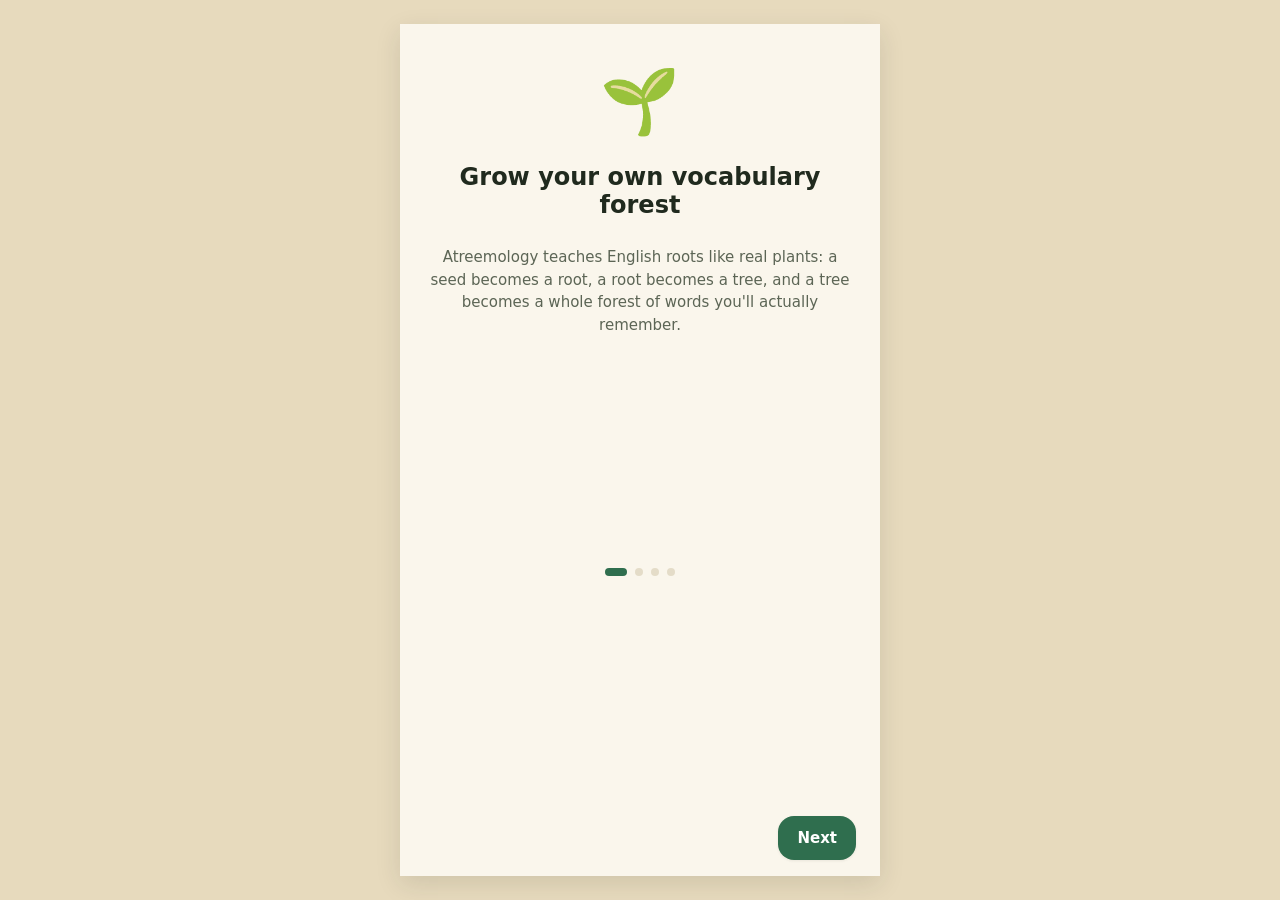
==== index.html @ 757fb9d1 "Add files via upload" ====
<!doctype html>
<html lang="en">
<head>
  <meta charset="UTF-8" />
  <meta name="viewport" content="width=device-width, initial-scale=1, viewport-fit=cover" />
  <meta name="theme-color" content="#1e4a34" />
  <title>Atreemology — grow your vocabulary forest</title>
  <meta name="description" content="Atreemology teaches English word roots by growing a personal vocabulary forest, one root family at a time." />

  <!-- App icons. icon.svg is the scalable source; the PNGs below cover
       browsers/OSes (notably Safari and Android home-screen shortcuts)
       that don't support SVG favicons. -->
  <link rel="icon" href="/icons/icon-512.png" sizes="any" />
  <link rel="icon" type="image/png" sizes="32x32" href="/icons/favicon-32.png" />
  <link rel="icon" type="image/png" sizes="16x16" href="/icons/favicon-16.png" />
  <link rel="apple-touch-icon" href="/icons/apple-touch-icon.png" />
  <link rel="manifest" href="/manifest.json" />

  <!-- "Add to Home Screen" on iOS reads these directly, independent of
       manifest.json (Safari's manifest support is partial). -->
  <meta name="apple-mobile-web-app-capable" content="yes" />
  <meta name="apple-mobile-web-app-status-bar-style" content="black-translucent" />
  <meta name="apple-mobile-web-app-title" content="Atreemology" />
  <meta name="mobile-web-app-capable" content="yes" />

  <!-- Link-preview cards (iMessage, WhatsApp, Instagram, Slack, etc.).
       og:url and og:image are absolute URLs pointing at the real deployed
       domain, atreemology.com — the bare apex domain is the canonical host
       (see README's "Publishing it" section for the GitHub Pages + DNS
       setup; www redirects to the apex there). -->
  <meta property="og:type" content="website" />
  <meta property="og:title" content="Atreemology — grow your vocabulary forest" />
  <meta property="og:description" content="Learn English word roots by growing a personal vocabulary forest, one root family at a time." />
  <meta property="og:url" content="https://atreemology.com/" />
  <meta property="og:image" content="https://atreemology.com/icons/icon-512.png" />
  <meta name="twitter:card" content="summary_large_image" />
  <meta name="twitter:title" content="Atreemology — grow your vocabulary forest" />
  <meta name="twitter:description" content="Learn English word roots by growing a personal vocabulary forest, one root family at a time." />
  <meta name="twitter:image" content="https://atreemology.com/icons/icon-512.png" />

  <link rel="stylesheet" href="/src/styles.css" />
</head>
<body>
  <div id="root"></div>
  <script type="module" src="/src/main.js"></script>
</body>
</html>
---- src/styles.css ----
/* Atreemology — design system & styles. Hand-written, zero dependencies. */

:root {
  --color-bg: #faf6ec;
  --color-surface: #ffffff;
  --color-surface-alt: #f2ecdc;
  --color-border: #e4dcc8;
  --color-text: #202a1e;
  --color-text-muted: #5c6555;
  --color-text-faint: #8b9382;

  --color-primary: #2f6e4e;
  --color-primary-dark: #1e4a34;
  --color-primary-light: #dcefe0;
  --color-accent: #e2972f;
  --color-accent-soft: #fbe7c3;
  --color-bark: #7c5b43;
  --color-soil: #e7dabd;
  --color-soil-dark: #cdb98f;
  --color-danger: #b5432f;
  --color-danger-soft: #f7ddd6;
  --color-accent-text: #8a5a12;
  --color-on-primary-dark: #ffffff;

  --bud-fill: #efe7d2;
  --bud-stroke: #c9bd9e;
  --leaf-new: #b9d9a8;
  --leaf-mid: #7fbf7a;
  --leaf-bright: #3f9a56;
  --leaf-stroke: #2c6b3c;
  --due-fill: #f6d17a;
  --due-stroke: #c98f2a;
  --flower-fill: #f2a7b0;
  --flower-stroke: #c96b7b;

  --radius-sm: 10px;
  --radius-md: 16px;
  --radius-lg: 24px;
  --shadow-sm: 0 1px 3px rgba(32, 42, 30, 0.08);
  --shadow-md: 0 8px 24px rgba(32, 42, 30, 0.12);
  --font-sans: 'Segoe UI', system-ui, -apple-system, 'Helvetica Neue', Arial, sans-serif;
  --transition-fast: 160ms ease;
  --transition-med: 280ms cubic-bezier(0.22, 1, 0.36, 1);
}

/* ---------- Dark theme ----------
   A "forest at night" palette: the same warm-woodland identity, shifted to
   deep bark and canopy tones. Structural tokens only — the small fixed
   status chips (health-content, health-misty, due-tag) stay their own
   light pastel + dark-text pair in both themes on purpose, the way a
   caution-yellow badge does in most apps. */
@media (prefers-color-scheme: dark) {
  :root:not([data-theme="light"]) {
    --color-bg: #171d14;
    --color-surface: #202821;
    --color-surface-alt: #283127;
    --color-border: #3a4434;
    --color-text: #eef1e7;
    --color-text-muted: #aab29e;
    --color-text-faint: #79826e;

    --color-primary: #3fa06a;
    --color-primary-dark: #7fe0ab;
    --color-primary-light: #1c3226;
    --color-accent: #e2972f;
    --color-accent-soft: #3a2c14;
    --color-accent-text: #f3b969;
    --color-on-primary-dark: #0d2417;
    --color-bark: #4a3527;
    --color-soil: #2a2118;
    --color-soil-dark: #1c150f;
    --color-danger: #e2685a;
    --color-danger-soft: #3a2220;

    --shadow-sm: 0 1px 3px rgba(0, 0, 0, 0.4);
    --shadow-md: 0 8px 24px rgba(0, 0, 0, 0.5);
  }
}
:root[data-theme="dark"] {
  --color-bg: #171d14;
  --color-surface: #202821;
  --color-surface-alt: #283127;
  --color-border: #3a4434;
  --color-text: #eef1e7;
  --color-text-muted: #aab29e;
  --color-text-faint: #79826e;

  --color-primary: #3fa06a;
  --color-primary-dark: #7fe0ab;
  --color-primary-light: #1c3226;
  --color-accent: #e2972f;
  --color-accent-soft: #3a2c14;
  --color-accent-text: #f3b969;
  --color-on-primary-dark: #0d2417;
  --color-bark: #4a3527;
  --color-soil: #2a2118;
  --color-soil-dark: #1c150f;
  --color-danger: #e2685a;
  --color-danger-soft: #3a2220;

  --shadow-sm: 0 1px 3px rgba(0, 0, 0, 0.4);
  --shadow-md: 0 8px 24px rgba(0, 0, 0, 0.5);
}

* { box-sizing: border-box; }
html, body { height: 100%; overflow: hidden; }
body {
  margin: 0;
  font-family: var(--font-sans);
  background: var(--color-soil);
  color: var(--color-text);
  -webkit-font-smoothing: antialiased;
}

/* The app shell is pinned to exactly one viewport height (never taller), so
   .app-main below is the ONLY thing that scrolls. Before this, #root and
   .app-shell used `min-height: 100vh`, which let them grow past one
   viewport on any page with enough content (the Seed Library, Home) — the
   whole document scrolled instead of .app-main internally, so the bottom
   nav (a flex sibling docked below .app-main) just sat at the physical
   bottom of that overgrown page, invisible until you scrolled all the way
   down. `height: 100dvh` (with a `100vh` fallback for older browsers) also
   avoids the related mobile-Safari issue where `100vh` measures past the
   collapsed address bar. */
#root {
  display: flex;
  justify-content: center;
  height: 100vh;
  height: 100dvh;
  background: var(--color-soil);
  overflow: hidden;
}

button, input { font-family: inherit; }

a { color: var(--color-primary-dark); }

.app-shell {
  width: 100%;
  max-width: 480px;
  height: 100%;
  background: var(--color-bg);
  display: flex;
  flex-direction: column;
  position: relative;
  box-shadow: var(--shadow-md);
  overflow: hidden;
}

.app-main {
  flex: 1;
  /* Flex items default to `min-height: auto`, which lets a block-level
     child grow to fit ALL of its content and ignore `overflow-y: auto`
     entirely — the other half of the bug above. `min-height: 0` is what
     actually lets this item stop at its allotted flex space and scroll
     its own content instead of stretching .app-shell past the viewport. */
  min-height: 0;
  overflow-y: auto;
  padding-bottom: 96px;
  -webkit-overflow-scrolling: touch;
}

.screen { padding: 20px 20px 8px; animation: fade-in var(--transition-med); }

@keyframes fade-in { from { opacity: 0; transform: translateY(6px); } to { opacity: 1; transform: none; } }

/* ---------- Bottom nav ---------- */
.bottom-nav {
  position: sticky;
  bottom: 0;
  left: 0;
  right: 0;
  display: flex;
  background: var(--color-surface);
  border-top: 1px solid var(--color-border);
  padding: 6px 4px calc(6px + env(safe-area-inset-bottom));
  z-index: 20;
}
.nav-tab {
  flex: 1;
  display: flex;
  flex-direction: column;
  align-items: center;
  gap: 2px;
  background: none;
  border: none;
  color: var(--color-text-faint);
  padding: 6px 2px;
  border-radius: var(--radius-sm);
  cursor: pointer;
  transition: color var(--transition-fast);
}
.nav-tab .icon { display: inline-flex; }
.nav-tab .icon svg { width: 100%; height: 100%; color: inherit; }
.nav-label { font-size: 11px; font-weight: 600; }
.nav-tab.active { color: var(--color-primary); }
.nav-tab:focus-visible { outline: 2px solid var(--color-primary); outline-offset: 2px; }

/* ---------- Buttons ---------- */
.btn {
  display: inline-flex;
  align-items: center;
  justify-content: center;
  gap: 8px;
  font-size: 15px;
  font-weight: 600;
  padding: 12px 18px;
  border-radius: var(--radius-md);
  border: 1px solid transparent;
  cursor: pointer;
  transition: transform var(--transition-fast), background var(--transition-fast), box-shadow var(--transition-fast);
}
.btn .icon svg { width: 100%; height: 100%; }
.btn:active { transform: scale(0.97); }
.btn:focus-visible { outline: 2px solid var(--color-primary-dark); outline-offset: 2px; }
.btn:disabled { cursor: default; opacity: 0.55; box-shadow: none; transform: none; background: var(--color-border); color: var(--color-text-faint); }
.btn-primary { background: var(--color-primary); color: #fff; box-shadow: var(--shadow-sm); }
.btn-primary:hover { background: var(--color-primary-dark); color: var(--color-on-primary-dark); }
.btn-secondary { background: var(--color-primary-light); color: var(--color-primary-dark); }
.btn-ghost { background: transparent; color: var(--color-text-muted); border-color: var(--color-border); }
.btn-danger { color: var(--color-danger); }
.btn-block { width: 100%; }
.btn-large { padding: 16px 18px; font-size: 16px; }
.btn-small { padding: 8px 12px; font-size: 13px; }
.icon-btn {
  background: var(--color-surface);
  border: 1px solid var(--color-border);
  border-radius: 999px;
  width: 38px; height: 38px;
  display: inline-flex; align-items: center; justify-content: center;
  cursor: pointer;
  color: var(--color-text);
}
.link-btn { background: none; border: none; color: var(--color-primary-dark); font-weight: 600; font-size: 13px; cursor: pointer; padding: 4px; }

.icon { display: inline-flex; align-items: center; justify-content: center; }
.icon svg { width: 100%; height: 100%; }

/* ---------- Header / home ---------- */
.home-header { display: flex; align-items: center; justify-content: space-between; margin-bottom: 4px; }
.home-eyebrow { display: none; }
.home-greeting { font-size: 22px; margin: 2px 0 0; }
.streak-display { display: flex; align-items: center; gap: 6px; background: var(--color-accent-soft); color: var(--color-accent-text); padding: 6px 12px; border-radius: 999px; font-weight: 700; }
.streak-display .icon { color: var(--color-accent); width: 20px; height: 20px; }
.streak-display--big { padding: 10px 18px; font-size: 18px; }
.streak-longest { font-size: 12px; font-weight: 500; color: var(--color-text-muted); margin-left: 6px; }

.screen-header { margin-bottom: 14px; position: relative; }
.screen-header h1 { margin: 0 0 2px; font-size: 24px; }
.screen-sub { margin: 0; color: var(--color-text-muted); font-size: 14px; }
.back-btn { position: absolute; left: 0; top: 0; }
.root-detail-screen .screen-header { padding-left: 46px; }

/* ---------- Sprig ---------- */
.sprig {
  display: flex;
  align-items: flex-start;
  gap: 10px;
  background: var(--color-primary-light);
  border-radius: var(--radius-md);
  padding: 12px 14px;
  margin: 12px 0;
}
.sprig-orb { font-size: 18px; animation: sprig-pulse 2.4s ease-in-out infinite; }
.sprig-text { margin: 0; font-size: 14px; color: var(--color-primary-dark); line-height: 1.4; }
@keyframes sprig-pulse { 0%, 100% { transform: scale(1); opacity: 0.85; } 50% { transform: scale(1.15); opacity: 1; } }

/* ---------- Stat tiles ---------- */
.forest-stats-row { display: grid; grid-template-columns: repeat(3, 1fr); gap: 10px; margin: 14px 0; }
.stat-tile { background: var(--color-surface); border-radius: var(--radius-md); padding: 12px 8px; display: flex; flex-direction: column; align-items: center; gap: 4px; box-shadow: var(--shadow-sm); }
.stat-tile .icon { color: var(--color-primary); }
.stat-tile strong { font-size: 18px; }
.stat-tile span:last-child { font-size: 11px; color: var(--color-text-muted); text-align: center; }

.home-section { margin: 22px 0; }
.section-heading-row { display: flex; align-items: center; justify-content: space-between; }
.home-section h2 { font-size: 16px; margin: 0 0 8px; display: flex; align-items: center; gap: 6px; }
.home-section h2 .icon { color: var(--color-accent); width: 18px; height: 18px; }

/* ---------- Review queue ---------- */
.review-queue { list-style: none; margin: 0; padding: 0; display: flex; flex-direction: column; gap: 8px; }
.review-row { display: flex; align-items: center; justify-content: space-between; background: var(--color-surface); border-radius: var(--radius-sm); padding: 10px 12px; box-shadow: var(--shadow-sm); }
.review-row-info { display: flex; flex-direction: column; }
.review-row-root { font-size: 12px; color: var(--color-text-muted); }
.review-row-more { text-align: center; font-size: 12px; color: var(--color-text-muted); padding: 4px; }
.review-queue-empty { display: flex; align-items: center; gap: 8px; color: var(--color-text-muted); background: var(--color-surface); padding: 12px; border-radius: var(--radius-sm); }
.review-queue-empty .icon { color: var(--color-primary); }

/* ---------- Journal ---------- */
.journal-list { list-style: none; margin: 0; padding: 0; display: flex; flex-direction: column; gap: 10px; }
.journal-entry { background: var(--color-surface); border-radius: var(--radius-sm); padding: 10px 12px; box-shadow: var(--shadow-sm); }
.journal-date { font-size: 11px; color: var(--color-text-faint); text-transform: uppercase; letter-spacing: 0.04em; }
.journal-text { margin: 2px 0 0; font-size: 14px; }
.empty-hint { color: var(--color-text-muted); font-size: 14px; }

/* ---------- Crash fallback ---------- */
/* Deliberately styled with only classes/vars that exist app-wide (no
   feature-specific styling), since this is the screen that has to render
   even when something else in the app is broken. */
.crash-screen {
  display: flex;
  flex-direction: column;
  align-items: center;
  justify-content: center;
  text-align: center;
  gap: 12px;
  min-height: 60vh;
  padding-top: 15vh;
}
.crash-icon { font-size: 48px; line-height: 1; }
.crash-screen h1 { margin: 0; font-size: 20px; }
.crash-screen p { margin: 0 0 8px; color: var(--color-text-muted); font-size: 14px; max-width: 320px; }
.crash-screen .btn { max-width: 280px; }

/* ---------- Seed Library ---------- */
.search-input, .text-input {
  width: 100%;
  padding: 12px 14px;
  border-radius: var(--radius-md);
  border: 1px solid var(--color-border);
  background: var(--color-surface);
  font-size: 15px;
  margin-bottom: 10px;
}
.search-input:focus, .text-input:focus { outline: 2px solid var(--color-primary); outline-offset: 1px; }
.category-chip-row { display: flex; gap: 8px; overflow-x: auto; padding-bottom: 8px; margin-bottom: 6px; }
.chip {
  flex-shrink: 0;
  border: 1px solid var(--color-border);
  background: var(--color-surface);
  color: var(--color-text-muted);
  padding: 6px 14px;
  border-radius: 999px;
  font-size: 13px;
  font-weight: 600;
  cursor: pointer;
}
.chip-active { background: var(--color-primary); color: #fff; border-color: var(--color-primary); }

.root-card-grid { display: flex; flex-direction: column; gap: 12px; }
.root-card-group-heading {
  display: flex;
  align-items: baseline;
  gap: 8px;
  font-size: 14px;
  font-weight: 700;
  text-transform: uppercase;
  letter-spacing: 0.04em;
  color: var(--color-text-muted);
  margin: 4px 0 -2px;
}
.root-card-group-heading:first-child { margin-top: 0; }
.root-card-group-subhead { font-size: 12px; font-weight: 500; text-transform: none; letter-spacing: normal; opacity: 0.75; }
.root-card {
  background: var(--color-surface);
  border-radius: var(--radius-lg);
  padding: 16px;
  box-shadow: var(--shadow-sm);
  display: flex;
  flex-direction: column;
  gap: 10px;
}
.root-card-top { display: flex; align-items: flex-start; gap: 10px; }
.root-card-emblem { font-size: 26px; }
.root-card-heading { flex: 1; }
.root-card-heading h3 { margin: 0; font-size: 17px; }
.root-card-meaning { margin: 2px 0 0; font-size: 13px; color: var(--color-text-muted); }
.difficulty { color: var(--color-accent); font-size: 11px; letter-spacing: 2px; margin-top: 4px; }
.root-card-category { font-size: 12px; color: var(--color-text-faint); text-transform: uppercase; letter-spacing: 0.05em; margin: 0; }
.root-card-hint { margin: 0; font-size: 13px; color: var(--color-text-muted); }
.root-card-bridges { margin: 0; font-size: 12px; color: var(--color-primary-dark); background: var(--color-primary-light); border-radius: var(--radius-sm); padding: 5px 8px; }
.root-card.root-locked { opacity: 0.72; background: var(--color-surface-alt); }
.root-card.root-locked .root-card-emblem { filter: grayscale(1); }

.coming-soon-section { margin-top: 22px; }
.coming-soon-toggle {
  width: 100%;
  display: flex;
  align-items: center;
  justify-content: space-between;
  background: var(--color-surface-alt);
  border: 1px dashed var(--color-border);
  border-radius: var(--radius-md);
  padding: 12px 14px;
  font-size: 13px;
  font-weight: 700;
  color: var(--color-text-muted);
  cursor: pointer;
}
.coming-soon-caret { font-size: 11px; }
.coming-soon-note { font-size: 12px; color: var(--color-text-faint); margin: 10px 2px; }
.coming-soon-grid { display: grid; grid-template-columns: repeat(2, 1fr); gap: 8px; }
.coming-soon-chip {
  background: var(--color-surface-alt);
  border-radius: var(--radius-sm);
  padding: 8px 10px;
  display: flex;
  flex-direction: column;
  gap: 2px;
}
.coming-soon-chip strong { font-size: 12px; }
.coming-soon-chip span { font-size: 11px; color: var(--color-text-faint); }
.progress-row { display: flex; justify-content: space-between; font-size: 12px; color: var(--color-text-muted); margin-bottom: 4px; }
.progress-bar { height: 8px; border-radius: 999px; background: var(--color-surface-alt); overflow: hidden; }
.progress-bar-fill { height: 100%; background: linear-gradient(90deg, var(--leaf-mid), var(--leaf-bright)); border-radius: 999px; transition: width var(--transition-med); }
.root-card-meta { display: flex; gap: 8px; margin-top: 6px; flex-wrap: wrap; }
.badge, .health-tag, .due-tag {
  font-size: 11px;
  font-weight: 700;
  padding: 3px 9px;
  border-radius: 999px;
  background: var(--color-surface-alt);
  color: var(--color-text-muted);
}
.health-thriving { background: var(--color-primary-light); color: var(--color-primary-dark); }
.health-content { background: #eaf2e2; color: #4a6b34; }
.health-thirsty { background: var(--color-accent-soft); color: var(--color-accent-text); }
.health-misty { background: #eee7f4; color: #6a4f8c; }
.due-tag { background: var(--due-fill); color: #6b4a12; }

/* ---------- Forest / grove ---------- */
.forest-grove { display: grid; grid-template-columns: repeat(3, 1fr); gap: 10px; margin-bottom: 18px; }
.grove-tree {
  position: relative;
  background: var(--color-surface);
  border: 1px solid var(--color-border);
  border-radius: var(--radius-md);
  padding: 12px 6px 10px;
  display: flex;
  flex-direction: column;
  align-items: center;
  gap: 6px;
  cursor: pointer;
}
.grove-tree-emoji { font-size: 22px; }
.grove-tree-name { font-size: 12px; font-weight: 700; }
.mini-progress { width: 80%; height: 5px; background: var(--color-surface-alt); border-radius: 999px; overflow: hidden; }
.mini-progress-fill { height: 100%; background: var(--leaf-bright); }
.grove-due-dot { position: absolute; top: 8px; right: 10px; width: 8px; height: 8px; border-radius: 999px; background: var(--due-stroke); }
.constellation-note { background: var(--color-primary-light); border-radius: var(--radius-md); padding: 14px; }
.constellation-list { margin: 0; padding-left: 18px; font-size: 13px; color: var(--color-primary-dark); }
.constellation-list li { margin-bottom: 4px; }

.forest-scene {
  position: relative;
  width: 100%;
  height: 280px;
  border-radius: var(--radius-lg);
  overflow: hidden;
  margin-bottom: 18px;
  background: linear-gradient(180deg, #cfe9f7 0%, #e7f3e0 55%, #dcefc9 100%);
  box-shadow: var(--shadow-sm);
}
.forest-sun {
  position: absolute;
  top: 18px;
  right: 24px;
  width: 46px;
  height: 46px;
  border-radius: 50%;
  background: radial-gradient(circle at 35% 35%, #fff6d8, var(--color-accent) 70%);
  box-shadow: 0 0 24px rgba(226, 151, 47, 0.45);
}
.forest-hill {
  position: absolute;
  left: -10%;
  width: 120%;
  height: 120px;
  border-radius: 50% 50% 0 0 / 100% 100% 0 0;
}
.forest-hill--back { bottom: -20px; height: 150px; background: #cfe3b8; opacity: 0.9; }
.forest-hill--front { bottom: -40px; height: 130px; background: #b9d99e; }
.forest-scene-trees { position: absolute; inset: 0; }
.forest-bridges { position: absolute; inset: 0; width: 100%; height: 100%; pointer-events: none; }
.forest-bridge-path { fill: none; stroke: var(--color-bark); stroke-width: 2.6; opacity: 0.75; stroke-dasharray: 3 4; stroke-linecap: round; vector-effect: non-scaling-stroke; }
.forest-bridge-labels { position: absolute; inset: 0; }
.forest-bridge-label {
  position: absolute;
  transform: translate(-50%, -50%);
  display: inline-flex;
  align-items: center;
  gap: 4px;
  background: var(--color-surface);
  border: 1px solid var(--color-primary-light);
  color: var(--color-primary-dark);
  border-radius: 999px;
  padding: 3px 8px;
  font-size: 11px;
  font-weight: 700;
  white-space: nowrap;
  cursor: pointer;
  box-shadow: var(--shadow-sm);
  transition: transform var(--transition-fast);
}
.forest-bridge-label:hover, .forest-bridge-label:focus-visible { transform: translate(-50%, -50%) scale(1.1); }
.forest-bridge-label--learned { background: var(--color-primary-light); }
.scene-tree {
  position: absolute;
  transform: translate(-50%, -50%);
  background: none;
  border: none;
  padding: 0;
  cursor: pointer;
  line-height: 1;
  transition: transform var(--transition-fast);
}
.scene-tree:hover, .scene-tree:focus-visible { transform: translate(-50%, -50%) scale(1.15); }
.scene-tree-emoji { display: block; font-size: 30px; filter: drop-shadow(0 2px 3px rgba(32, 42, 30, 0.25)); }
.scene-tree-due {
  position: absolute;
  top: -2px;
  right: -4px;
  width: 10px;
  height: 10px;
  border-radius: 999px;
  background: var(--due-stroke);
  border: 2px solid #fff;
}

/* ---------- Empty state ---------- */
.empty-state { display: flex; flex-direction: column; align-items: center; text-align: center; gap: 12px; padding: 32px 12px; color: var(--color-text-muted); }
.empty-state-art { font-size: 40px; }

/* ---------- Root detail / tree ---------- */
.origin-note { font-size: 13px; color: var(--color-text-muted); background: var(--color-surface-alt); padding: 10px 12px; border-radius: var(--radius-sm); }
.root-detail-badges { display: flex; gap: 8px; flex-wrap: wrap; margin: 8px 0; }
.stage-copy { font-size: 13px; color: var(--color-text-muted); margin: 0 0 6px; }
.tree-canvas { display: flex; justify-content: center; margin: 4px -6px 6px; }
.root-tree { width: 100%; max-width: 340px; height: auto; }
.tree-soil { fill: var(--color-soil); }
.tree-groundline { stroke: var(--color-soil-dark); stroke-width: 1.5; stroke-dasharray: 3 4; }
.tree-trunk { fill: var(--color-bark); }
.tree-taproot { stroke: var(--color-bark); stroke-width: 3; opacity: 0.7; stroke-linecap: round; }
.tree-root-point { fill: var(--color-bark); opacity: 0.9; }
.tree-root-label {
  font-size: 17px;
  font-weight: 700;
  letter-spacing: 0.04em;
  fill: #f6ecd9;
  paint-order: stroke;
  stroke: rgba(0, 0, 0, 0.45);
  stroke-width: 3px;
  stroke-linejoin: round;
  pointer-events: none;
  user-select: none;
}
.tree-branch { stroke: var(--color-bark); stroke-width: 2.4; opacity: 0.85; }
.tree-branch--connector { stroke: #8a6a4f; stroke-width: 2; }
.tree-node { cursor: pointer; }
.tree-node:focus-visible .tree-node-dot { stroke: var(--color-primary-dark); stroke-width: 3; }
.tree-node-pulse { fill: var(--due-fill); opacity: 0.35; animation: node-pulse 1.8s ease-in-out infinite; }
@keyframes node-pulse { 0%, 100% { r: 14; opacity: 0.35; } 50% { r: 18; opacity: 0.12; } }
.tree-node-petal { fill: var(--flower-fill); opacity: 0.9; }
.root-detail-actions { display: flex; flex-direction: column; gap: 10px; margin-top: 10px; }

/* ---------- Sheets (modals) ---------- */
.sheet-overlay {
  position: fixed;
  inset: 0;
  background: rgba(20, 26, 18, 0);
  display: flex;
  align-items: flex-end;
  justify-content: center;
  z-index: 50;
  transition: background var(--transition-med);
}
.sheet-overlay.open { background: rgba(20, 26, 18, 0.45); }
.sheet {
  width: 100%;
  max-width: 480px;
  background: var(--color-surface);
  border-radius: 24px 24px 0 0;
  padding: 10px 20px calc(24px + env(safe-area-inset-bottom));
  transform: translateY(100%);
  transition: transform var(--transition-med);
  max-height: 86vh;
  overflow-y: auto;
}
.sheet-overlay.open .sheet { transform: translateY(0); }
.sheet-grabber { width: 40px; height: 4px; background: var(--color-border); border-radius: 999px; margin: 0 auto 10px; }
.sheet-header { display: flex; align-items: center; justify-content: space-between; margin-bottom: 4px; }
.sheet-level-tag { font-size: 11px; font-weight: 700; text-transform: uppercase; letter-spacing: 0.05em; color: var(--color-primary); background: var(--color-primary-light); padding: 3px 10px; border-radius: 999px; }
.sheet-word { margin: 4px 0 0; font-size: 26px; text-transform: capitalize; }
.sheet-pos { margin: 0 0 8px; font-style: italic; color: var(--color-text-muted); font-size: 13px; }
.sheet-definition { font-size: 15px; margin: 0 0 10px; }
.sheet-example { margin: 0 0 12px; padding-left: 12px; border-left: 3px solid var(--color-accent-soft); color: var(--color-text-muted); font-style: italic; }
.sheet-relation { background: var(--color-surface-alt); border-radius: var(--radius-sm); padding: 10px 12px; margin-bottom: 12px; }
.sheet-relation-label { display: block; font-size: 11px; font-weight: 700; text-transform: uppercase; color: var(--color-bark); margin-bottom: 4px; letter-spacing: 0.03em; }
.sheet-relation p { margin: 0; font-size: 14px; }
.sheet-shared { font-size: 13px; color: var(--color-primary-dark); background: var(--color-primary-light); padding: 8px 12px; border-radius: var(--radius-sm); margin-bottom: 12px; }
.sheet-mastered { display: flex; align-items: center; gap: 8px; color: var(--color-primary-dark); font-size: 14px; padding: 8px 0; }
.sheet-review-prompt { font-size: 14px; margin: 4px 0 10px; }
.reward-icon-big { font-size: 56px; text-align: center; }
.reward-earned-from { text-align: center; color: var(--color-text-muted); font-size: 13px; margin-top: 0; }

.rating-row { display: grid; grid-template-columns: repeat(4, 1fr); gap: 6px; margin-bottom: 8px; }
.rating-btn {
  display: flex;
  flex-direction: column;
  align-items: center;
  gap: 2px;
  padding: 10px 4px;
  border-radius: var(--radius-sm);
  border: 1px solid var(--color-border);
  background: var(--color-surface);
  cursor: pointer;
  font-size: 12px;
}
.rating-label { font-weight: 700; }
.rating-sub { font-size: 10px; color: var(--color-text-muted); }
.rating-again { border-color: #e3b9ac; }
.rating-hard { border-color: #e6cf9c; }
.rating-good { border-color: #a9d3ac; }
.rating-easy { border-color: #8fc7c9; }
.rating-btn.suggested { box-shadow: 0 0 0 2px var(--color-primary-light) inset; }
.rating-btn:hover { transform: translateY(-1px); }

/* ---------- Quiz ---------- */
.quiz-header { display: flex; align-items: center; gap: 10px; padding-left: 0; }
.quiz-progress-bar { flex: 1; height: 6px; background: var(--color-surface-alt); border-radius: 999px; overflow: hidden; }
.quiz-progress-fill { height: 100%; width: 0; background: var(--color-primary); transition: width var(--transition-med); }
.quiz-card { margin-top: 10px; }
.quiz-type-tag { font-size: 11px; font-weight: 700; text-transform: uppercase; color: var(--color-accent); letter-spacing: 0.05em; }
.quiz-prompt { font-size: 19px; margin: 6px 0 16px; line-height: 1.35; }
.quiz-choices { display: flex; flex-direction: column; gap: 10px; }
.quiz-choice {
  text-align: left;
  padding: 14px 16px;
  border-radius: var(--radius-md);
  border: 1.5px solid var(--color-border);
  background: var(--color-surface);
  font-size: 15px;
  cursor: pointer;
  transition: border-color var(--transition-fast), background var(--transition-fast);
}
.quiz-choice:hover:not(:disabled) { border-color: var(--color-primary); }
.quiz-choice:disabled { cursor: default; }
.quiz-choice.correct { border-color: var(--color-primary); background: var(--color-primary-light); }
.quiz-choice.incorrect { border-color: var(--color-danger); background: var(--color-danger-soft); }
.quiz-feedback { margin-top: 16px; }
.feedback-panel { background: var(--color-surface-alt); border-radius: var(--radius-md); padding: 14px; animation: fade-in var(--transition-med); }
.feedback-headline-row { display: flex; align-items: center; gap: 8px; font-weight: 700; margin-bottom: 6px; }
.feedback-panel.correct .feedback-headline-row { color: var(--color-primary-dark); }
.feedback-panel.incorrect .feedback-headline-row { color: var(--color-danger); }
.feedback-explain { font-size: 14px; margin: 0 0 10px; }
.feedback-ask { font-size: 13px; color: var(--color-text-muted); margin: 0 0 8px; }
.quiz-summary { text-align: center; padding: 24px 8px; }
.quiz-summary-art { font-size: 44px; margin-bottom: 8px; }

/* ---------- Rewards ---------- */
.streak-milestones { margin-bottom: 18px; }
.reward-grid { display: grid; grid-template-columns: repeat(2, 1fr); gap: 12px; }
.reward-tile {
  background: var(--color-surface);
  border-radius: var(--radius-md);
  padding: 16px 10px;
  text-align: center;
  display: flex;
  flex-direction: column;
  align-items: center;
  gap: 6px;
  cursor: pointer;
  border: 1px solid var(--color-border);
}
.reward-tile.locked { opacity: 0.7; }
.reward-tile.earned { background: var(--color-accent-soft); border-color: var(--color-accent); }
.reward-tile-icon { font-size: 28px; }
.reward-tile-title { font-size: 13px; font-weight: 700; }
.reward-tile-hint { font-size: 11px; color: var(--color-text-muted); }

.tree-rewards-heading { margin-top: 4px; }
.badge-grid { display: grid; grid-template-columns: repeat(3, 1fr); gap: 10px; margin-bottom: 20px; }
.milestone-badge {
  background: var(--color-surface);
  border: 1px solid var(--color-border);
  border-radius: var(--radius-md);
  padding: 12px 6px;
  text-align: center;
  display: flex;
  flex-direction: column;
  align-items: center;
  gap: 4px;
  opacity: 0.6;
}
.milestone-badge.earned { opacity: 1; background: var(--color-accent-soft); border-color: var(--color-accent); }
.milestone-badge-icon { font-size: 22px; }
.milestone-badge-label { font-size: 10px; font-weight: 700; color: var(--color-text-muted); line-height: 1.25; }
.milestone-badge.earned .milestone-badge-label { color: var(--color-accent-text); }

/* ---------- Onboarding ---------- */
.onboarding-screen { padding: 40px 24px 24px; display: flex; flex-direction: column; min-height: calc(100vh - 40px); }
.onboarding-art { font-size: 64px; text-align: center; margin-bottom: 24px; }
.onboarding-title { font-size: 24px; text-align: center; margin: 0 0 12px; }
.onboarding-body { font-size: 15px; color: var(--color-text-muted); text-align: center; line-height: 1.5; }
.onboarding-dots { display: flex; justify-content: center; gap: 8px; margin: auto 0 24px; }
.dot { width: 8px; height: 8px; border-radius: 999px; background: var(--color-border); }
.dot-active { background: var(--color-primary); width: 22px; }
.onboarding-actions { display: flex; justify-content: space-between; align-items: center; margin-top: auto; }
.onboarding-seed-grid { display: grid; grid-template-columns: repeat(2, 1fr); gap: 10px; margin: 20px 0; }
.onboarding-seed-option {
  display: flex;
  flex-direction: column;
  align-items: center;
  gap: 4px;
  padding: 14px 8px;
  border-radius: var(--radius-md);
  border: 2px solid var(--color-border);
  background: var(--color-surface);
  cursor: pointer;
}
.onboarding-seed-option.selected { border-color: var(--color-primary); background: var(--color-primary-light); }
.onboarding-seed-emoji { font-size: 22px; }
.onboarding-seed-root { font-weight: 700; font-size: 13px; }
.onboarding-seed-meaning { font-size: 11px; color: var(--color-text-muted); }
.onboarding-name-label { display: block; font-size: 13px; color: var(--color-text-muted); margin-bottom: 6px; }
.onboarding-name-input { width: 100%; padding: 12px 14px; border-radius: var(--radius-md); border: 1px solid var(--color-border); font-size: 15px; margin-bottom: 16px; }

/* ---------- Profile ---------- */
.profile-card { background: var(--color-surface); border-radius: var(--radius-lg); padding: 16px; margin-bottom: 18px; display: flex; flex-direction: column; gap: 14px; box-shadow: var(--shadow-sm); }
.field-label { display: block; font-size: 13px; font-weight: 600; color: var(--color-text-muted); }
.field-label input { display: block; margin-top: 6px; }
.toggle-row { display: flex; align-items: center; justify-content: space-between; font-size: 14px; font-weight: 600; }
.toggle-hint { display: block; font-size: 12px; font-weight: 400; color: var(--color-text-muted); }
.profile-stats-grid { display: grid; grid-template-columns: repeat(3, 1fr); gap: 10px; margin-bottom: 20px; }
.stat-block { background: var(--color-surface); border-radius: var(--radius-md); padding: 12px 6px; text-align: center; box-shadow: var(--shadow-sm); }
.stat-block strong { display: block; font-size: 18px; }
.stat-block span { font-size: 11px; color: var(--color-text-muted); }
.danger-zone { margin: 24px 0 12px; text-align: center; display: flex; flex-direction: column; gap: 10px; }
.field-hint { margin: 0; font-size: 12px; color: var(--color-text-muted); }

.roadmap-list { display: flex; flex-direction: column; gap: 10px; }
.roadmap-tier {
  background: var(--color-surface);
  border: 1px solid var(--color-border);
  border-radius: var(--radius-md);
  padding: 12px 14px;
}
.roadmap-tier--done { background: var(--color-primary-light); border-color: var(--color-primary); }
.roadmap-tier-head { display: flex; justify-content: space-between; align-items: baseline; font-size: 14px; margin-bottom: 4px; }
.roadmap-tier-head span { font-size: 12px; color: var(--color-text-muted); font-weight: 600; }
.roadmap-tier p { margin: 0; font-size: 12px; color: var(--color-text-muted); }

/* ---------- Accessibility & motion ---------- */
:focus-visible { outline: 2px solid var(--color-primary-dark); outline-offset: 2px; }

@media (prefers-reduced-motion: reduce) {
  *, *::before, *::after {
    animation-duration: 0.001ms !important;
    animation-iteration-count: 1 !important;
    transition-duration: 0.001ms !important;
  }
}

@media (min-width: 481px) {
  body { background: var(--color-bark); }
  #root { padding: 24px 0; }
}
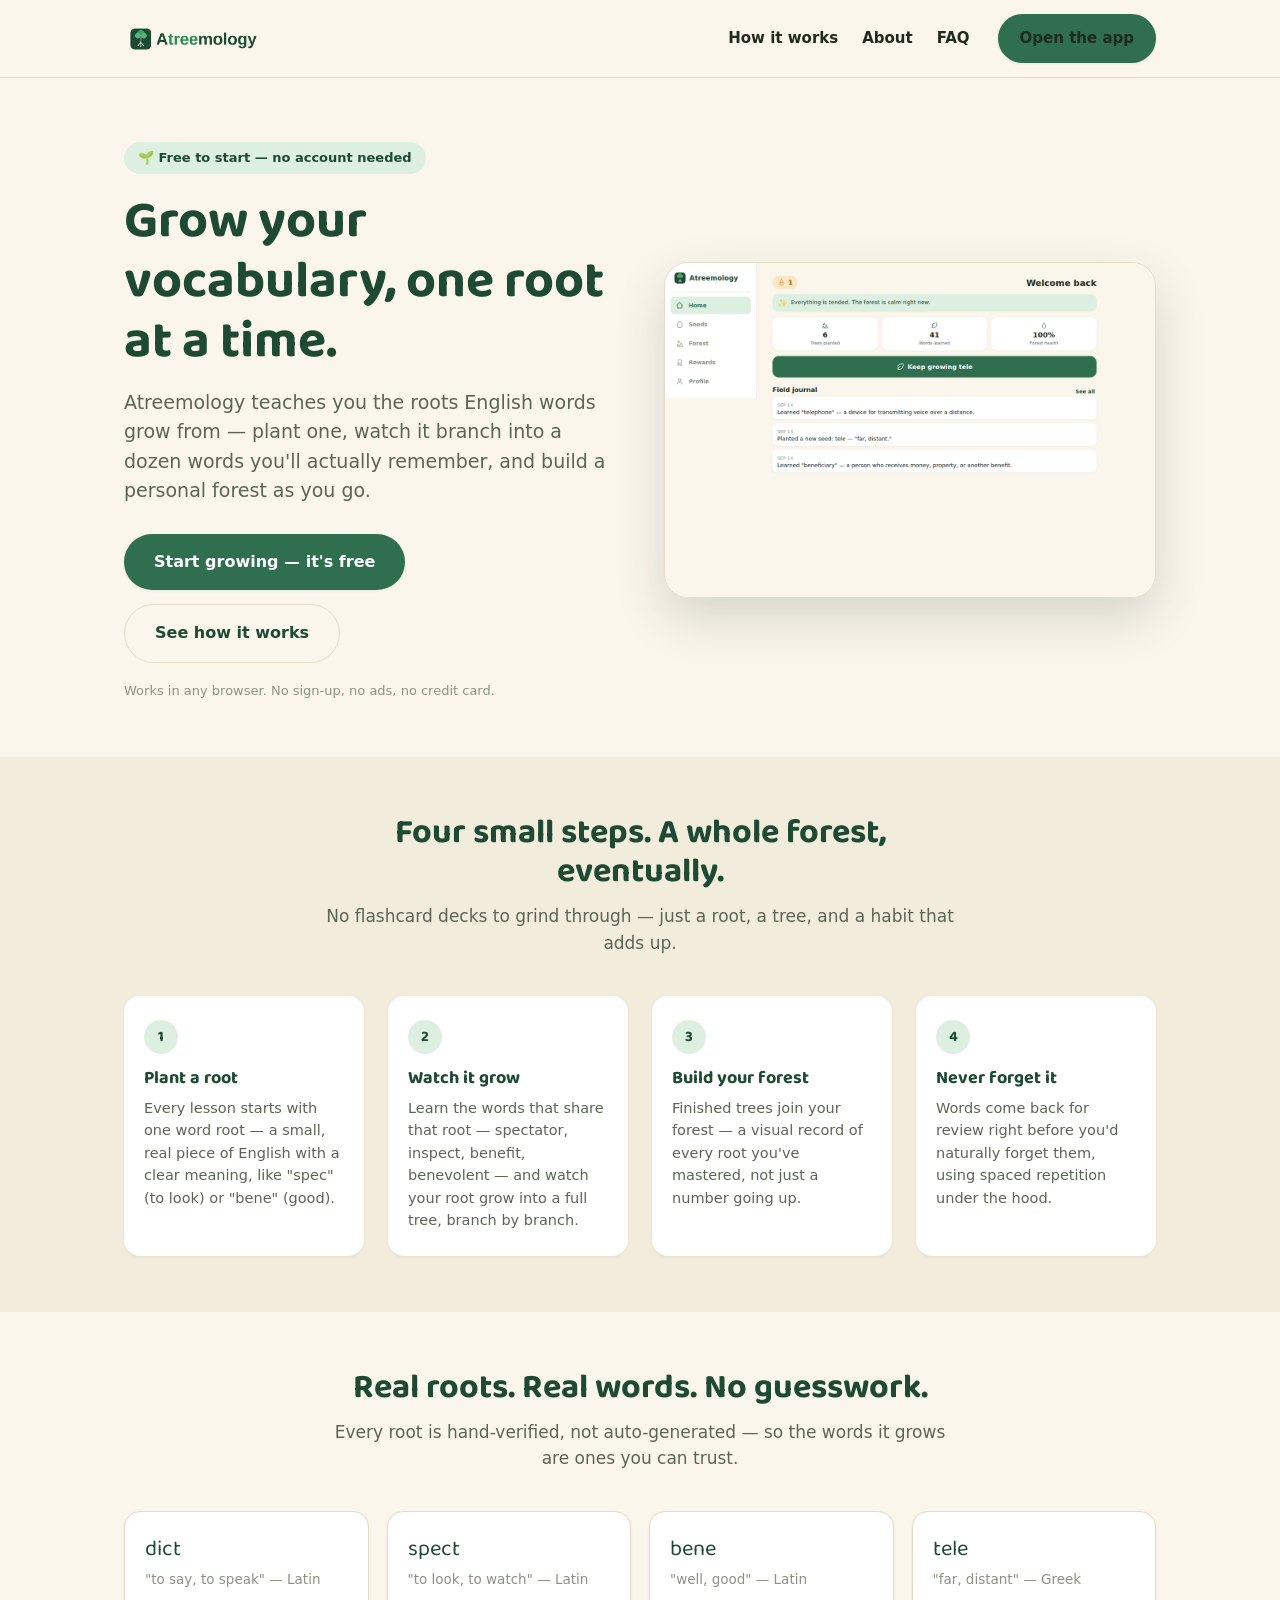
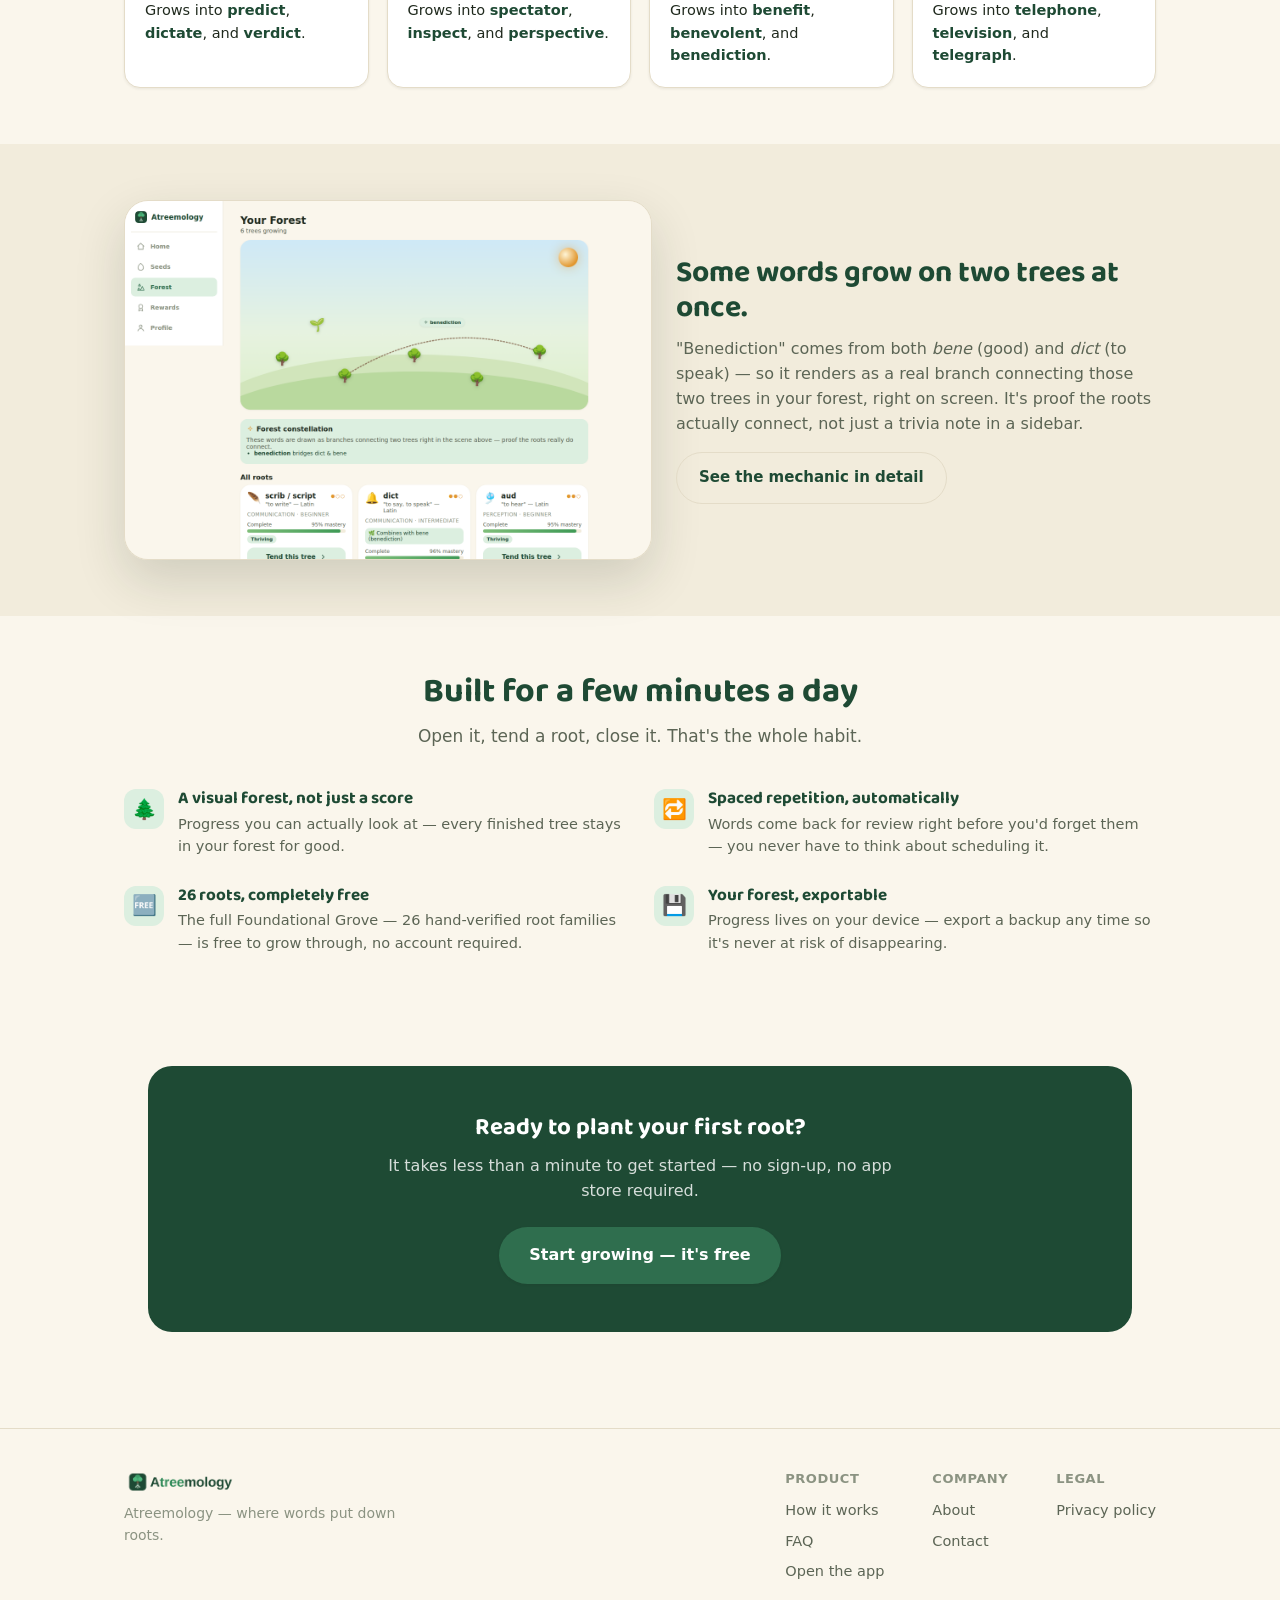
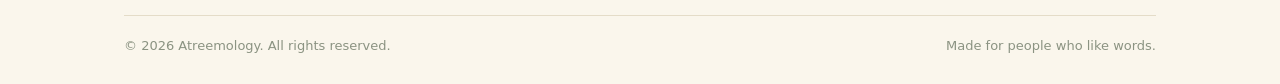
==== commit c6e47be6: "Add files via upload" ====
--- a/index.html
+++ b/index.html
@@ -2,46 +2,222 @@
 <html lang="en">
 <head>
   <meta charset="UTF-8" />
-  <meta name="viewport" content="width=device-width, initial-scale=1, viewport-fit=cover" />
+  <meta name="viewport" content="width=device-width, initial-scale=1" />
   <meta name="theme-color" content="#1e4a34" />
-  <title>Atreemology — grow your vocabulary forest</title>
-  <meta name="description" content="Atreemology teaches English word roots by growing a personal vocabulary forest, one root family at a time." />
-
-  <!-- App icons. icon.svg is the scalable source; the PNGs below cover
-       browsers/OSes (notably Safari and Android home-screen shortcuts)
-       that don't support SVG favicons. -->
+  <title>Atreemology — Grow Your Vocabulary Forest</title>
+  <meta name="description" content="Learn English word roots and grow a personal vocabulary forest. Atreemology uses spaced repetition to help you build vocabulary that actually sticks." />
+
   <link rel="icon" href="/icons/icon-512.png" sizes="any" />
   <link rel="icon" type="image/png" sizes="32x32" href="/icons/favicon-32.png" />
   <link rel="icon" type="image/png" sizes="16x16" href="/icons/favicon-16.png" />
   <link rel="apple-touch-icon" href="/icons/apple-touch-icon.png" />
-  <link rel="manifest" href="/manifest.json" />
-
-  <!-- "Add to Home Screen" on iOS reads these directly, independent of
-       manifest.json (Safari's manifest support is partial). -->
-  <meta name="apple-mobile-web-app-capable" content="yes" />
-  <meta name="apple-mobile-web-app-status-bar-style" content="black-translucent" />
-  <meta name="apple-mobile-web-app-title" content="Atreemology" />
-  <meta name="mobile-web-app-capable" content="yes" />
-
-  <!-- Link-preview cards (iMessage, WhatsApp, Instagram, Slack, etc.).
-       og:url and og:image are absolute URLs pointing at the real deployed
-       domain, atreemology.com — the bare apex domain is the canonical host
-       (see README's "Publishing it" section for the GitHub Pages + DNS
-       setup; www redirects to the apex there). -->
+
   <meta property="og:type" content="website" />
-  <meta property="og:title" content="Atreemology — grow your vocabulary forest" />
-  <meta property="og:description" content="Learn English word roots by growing a personal vocabulary forest, one root family at a time." />
+  <meta property="og:title" content="Atreemology — Grow Your Vocabulary Forest" />
+  <meta property="og:description" content="Learn English word roots and grow a personal vocabulary forest, one tree at a time." />
   <meta property="og:url" content="https://atreemology.com/" />
   <meta property="og:image" content="https://atreemology.com/icons/icon-512.png" />
   <meta name="twitter:card" content="summary_large_image" />
-  <meta name="twitter:title" content="Atreemology — grow your vocabulary forest" />
-  <meta name="twitter:description" content="Learn English word roots by growing a personal vocabulary forest, one root family at a time." />
+  <meta name="twitter:title" content="Atreemology — Grow Your Vocabulary Forest" />
+  <meta name="twitter:description" content="Learn English word roots and grow a personal vocabulary forest, one tree at a time." />
   <meta name="twitter:image" content="https://atreemology.com/icons/icon-512.png" />
 
-  <link rel="stylesheet" href="/src/styles.css" />
+  <link rel="preconnect" href="https://fonts.googleapis.com">
+  <link rel="preconnect" href="https://fonts.gstatic.com" crossorigin>
+  <link href="https://fonts.googleapis.com/css2?family=Baloo+2:wght@600;700;800&display=swap" rel="stylesheet">
+  <link rel="stylesheet" href="/marketing.css" />
 </head>
 <body>
-  <div id="root"></div>
-  <script type="module" src="/src/main.js"></script>
+
+  <header class="site-header">
+    <div class="wrap">
+      <a class="site-logo" href="/"><img src="/assets/brand/atreemology-lockup-light.png" alt="Atreemology" /></a>
+      <nav class="site-nav">
+        <div class="site-nav-links">
+          <a href="/how-it-works.html">How it works</a>
+          <a href="/about.html">About</a>
+          <a href="/faq.html">FAQ</a>
+        </div>
+        <a class="btn btn-primary" href="/app/">Open the app</a>
+      </nav>
+    </div>
+  </header>
+
+  <section class="hero">
+    <div class="wrap">
+      <div class="hero-copy">
+        <span class="hero-eyebrow">🌱 Free to start — no account needed</span>
+        <h1>Grow your vocabulary, one root at a time.</h1>
+        <p class="hero-sub">Atreemology teaches you the roots English words grow from — plant one, watch it branch into a dozen words you'll actually remember, and build a personal forest as you go.</p>
+        <div class="hero-ctas">
+          <a class="btn btn-primary btn-lg" href="/app/">Start growing — it's free</a>
+          <a class="btn btn-ghost btn-lg" href="/how-it-works.html">See how it works</a>
+        </div>
+        <p class="hero-note">Works in any browser. No sign-up, no ads, no credit card.</p>
+      </div>
+      <div class="hero-visual">
+        <img class="shot-frame" src="/assets/screenshots/desktop-home.png" alt="Atreemology home screen, showing trees planted, words learned, and a field journal of recent progress" />
+      </div>
+    </div>
+  </section>
+
+  <section class="section section-alt" id="how-it-works">
+    <div class="wrap">
+      <div class="section-head">
+        <h2>Four small steps. A whole forest, eventually.</h2>
+        <p>No flashcard decks to grind through — just a root, a tree, and a habit that adds up.</p>
+      </div>
+      <div class="steps-grid">
+        <div class="step-card">
+          <div class="step-num">1</div>
+          <h3>Plant a root</h3>
+          <p>Every lesson starts with one word root — a small, real piece of English with a clear meaning, like "spec" (to look) or "bene" (good).</p>
+        </div>
+        <div class="step-card">
+          <div class="step-num">2</div>
+          <h3>Watch it grow</h3>
+          <p>Learn the words that share that root — spectator, inspect, benefit, benevolent — and watch your root grow into a full tree, branch by branch.</p>
+        </div>
+        <div class="step-card">
+          <div class="step-num">3</div>
+          <h3>Build your forest</h3>
+          <p>Finished trees join your forest — a visual record of every root you've mastered, not just a number going up.</p>
+        </div>
+        <div class="step-card">
+          <div class="step-num">4</div>
+          <h3>Never forget it</h3>
+          <p>Words come back for review right before you'd naturally forget them, using spaced repetition under the hood.</p>
+        </div>
+      </div>
+    </div>
+  </section>
+
+  <section class="section">
+    <div class="wrap">
+      <div class="section-head">
+        <h2>Real roots. Real words. No guesswork.</h2>
+        <p>Every root is hand-verified, not auto-generated — so the words it grows are ones you can trust.</p>
+      </div>
+      <div class="roots-grid">
+        <div class="root-example">
+          <div class="root-name">dict</div>
+          <div class="root-meaning">"to say, to speak" — Latin</div>
+          <p class="root-words">Grows into <strong>predict</strong>, <strong>dictate</strong>, and <strong>verdict</strong>.</p>
+        </div>
+        <div class="root-example">
+          <div class="root-name">spect</div>
+          <div class="root-meaning">"to look, to watch" — Latin</div>
+          <p class="root-words">Grows into <strong>spectator</strong>, <strong>inspect</strong>, and <strong>perspective</strong>.</p>
+        </div>
+        <div class="root-example">
+          <div class="root-name">bene</div>
+          <div class="root-meaning">"well, good" — Latin</div>
+          <p class="root-words">Grows into <strong>benefit</strong>, <strong>benevolent</strong>, and <strong>benediction</strong>.</p>
+        </div>
+        <div class="root-example">
+          <div class="root-name">tele</div>
+          <div class="root-meaning">"far, distant" — Greek</div>
+          <p class="root-words">Grows into <strong>telephone</strong>, <strong>television</strong>, and <strong>telegraph</strong>.</p>
+        </div>
+      </div>
+    </div>
+  </section>
+
+  <section class="section section-alt">
+    <div class="wrap">
+      <div class="shot-row">
+        <div class="shot-visual">
+          <img class="shot-frame" src="/assets/screenshots/desktop-forest.png" alt="Atreemology forest screen showing several planted trees, with a branch labelled 'benediction' connecting two of them" />
+        </div>
+        <div class="shot-copy">
+          <h2>Some words grow on two trees at once.</h2>
+          <p>"Benediction" comes from both <em>bene</em> (good) and <em>dict</em> (to speak) — so it renders as a real branch connecting those two trees in your forest, right on screen. It's proof the roots actually connect, not just a trivia note in a sidebar.</p>
+          <a class="btn btn-ghost" href="/how-it-works.html">See the mechanic in detail</a>
+        </div>
+      </div>
+    </div>
+  </section>
+
+  <section class="section">
+    <div class="wrap">
+      <div class="section-head">
+        <h2>Built for a few minutes a day</h2>
+        <p>Open it, tend a root, close it. That's the whole habit.</p>
+      </div>
+      <div class="feature-rows">
+        <div class="feature-row">
+          <div class="feature-icon">🌲</div>
+          <div>
+            <h3>A visual forest, not just a score</h3>
+            <p>Progress you can actually look at — every finished tree stays in your forest for good.</p>
+          </div>
+        </div>
+        <div class="feature-row">
+          <div class="feature-icon">🔁</div>
+          <div>
+            <h3>Spaced repetition, automatically</h3>
+            <p>Words come back for review right before you'd forget them — you never have to think about scheduling it.</p>
+          </div>
+        </div>
+        <div class="feature-row">
+          <div class="feature-icon">🆓</div>
+          <div>
+            <h3>26 roots, completely free</h3>
+            <p>The full Foundational Grove — 26 hand-verified root families — is free to grow through, no account required.</p>
+          </div>
+        </div>
+        <div class="feature-row">
+          <div class="feature-icon">💾</div>
+          <div>
+            <h3>Your forest, exportable</h3>
+            <p>Progress lives on your device — export a backup any time so it's never at risk of disappearing.</p>
+          </div>
+        </div>
+      </div>
+    </div>
+  </section>
+
+  <section class="section">
+    <div class="wrap">
+      <div class="cta-band">
+        <h2>Ready to plant your first root?</h2>
+        <p>It takes less than a minute to get started — no sign-up, no app store required.</p>
+        <a class="btn btn-primary btn-lg" href="/app/">Start growing — it's free</a>
+      </div>
+    </div>
+  </section>
+
+  <footer class="site-footer">
+    <div class="wrap">
+      <div class="footer-top">
+        <div class="footer-brand">
+          <img src="/assets/brand/atreemology-lockup-light.png" alt="Atreemology" />
+          <p class="footer-tagline">Atreemology — where words put down roots.</p>
+        </div>
+        <div class="footer-cols">
+          <div class="footer-col">
+            <h4>Product</h4>
+            <a href="/how-it-works.html">How it works</a>
+            <a href="/faq.html">FAQ</a>
+            <a href="/app/">Open the app</a>
+          </div>
+          <div class="footer-col">
+            <h4>Company</h4>
+            <a href="/about.html">About</a>
+            <a href="/contact.html">Contact</a>
+          </div>
+          <div class="footer-col">
+            <h4>Legal</h4>
+            <a href="/privacy.html">Privacy policy</a>
+          </div>
+        </div>
+      </div>
+      <div class="footer-bottom">
+        <span>© 2026 Atreemology. All rights reserved.</span>
+        <span>Made for people who like words.</span>
+      </div>
+    </div>
+  </footer>
+
 </body>
 </html>
--- a/marketing.css
+++ b/marketing.css
@@ -0,0 +1,270 @@
+/* Atreemology — marketing site styles. Hand-written, zero dependencies
+   (Google Fonts is the one external asset, same as the brand guide
+   recommends: Baloo 2 for headlines/wordmark, system fonts for body
+   copy). Shares the exact same color tokens as the app's src/styles.css
+   so the marketing site and the product feel like one brand. */
+
+:root {
+  --color-bg: #faf6ec;
+  --color-surface: #ffffff;
+  --color-surface-alt: #f2ecdc;
+  --color-border: #e4dcc8;
+  --color-text: #202a1e;
+  --color-text-muted: #5c6555;
+  --color-text-faint: #8b9382;
+
+  --color-primary: #2f6e4e;
+  --color-primary-dark: #1e4a34;
+  --color-primary-light: #dcefe0;
+  --color-accent: #e2972f;
+  --color-accent-soft: #fbe7c3;
+  --color-accent-text: #8a5a12;
+  --color-bark: #7c5b43;
+
+  --radius-sm: 10px;
+  --radius-md: 16px;
+  --radius-lg: 24px;
+  --shadow-sm: 0 1px 3px rgba(32, 42, 30, 0.08);
+  --shadow-md: 0 8px 24px rgba(32, 42, 30, 0.12);
+  --shadow-lg: 0 20px 50px rgba(32, 42, 30, 0.16);
+
+  --font-display: 'Baloo 2', 'Segoe UI', system-ui, sans-serif;
+  --font-body: 'Segoe UI', system-ui, -apple-system, 'Helvetica Neue', Arial, sans-serif;
+  --transition-med: 220ms ease;
+}
+
+@media (prefers-color-scheme: dark) {
+  :root:not([data-theme="light"]) {
+    --color-bg: #171d14;
+    --color-surface: #202821;
+    --color-surface-alt: #26301f;
+    --color-border: #34402c;
+    --color-text: #eef3e6;
+    --color-text-muted: #b7c2ab;
+    --color-text-faint: #8b9682;
+    --color-primary: #4fb87e;
+    --color-primary-dark: #7fe0ab;
+    --color-primary-light: #24382c;
+    --color-accent: #eaa955;
+    --color-accent-soft: #3a2f1c;
+    --color-accent-text: #f2c98a;
+    --color-bark: #a4826a;
+  }
+}
+
+* { box-sizing: border-box; }
+html { scroll-behavior: smooth; }
+body {
+  margin: 0;
+  font-family: var(--font-body);
+  background: var(--color-bg);
+  color: var(--color-text);
+  -webkit-font-smoothing: antialiased;
+  line-height: 1.55;
+}
+img { max-width: 100%; display: block; }
+a { color: var(--color-primary-dark); }
+h1, h2, h3 { font-family: var(--font-display); line-height: 1.15; margin: 0 0 12px; color: var(--color-primary-dark); }
+@media (prefers-color-scheme: dark) { :root:not([data-theme="light"]) h1, :root:not([data-theme="light"]) h2, :root:not([data-theme="light"]) h3 { color: var(--color-text); } }
+p { margin: 0 0 16px; color: var(--color-text-muted); }
+
+.wrap { max-width: 1080px; margin: 0 auto; padding: 0 24px; }
+
+/* ---------- Header ---------- */
+.site-header {
+  position: sticky;
+  top: 0;
+  z-index: 30;
+  background: var(--color-bg);
+  border-bottom: 1px solid var(--color-border);
+}
+.site-header .wrap {
+  display: flex;
+  align-items: center;
+  justify-content: space-between;
+  gap: 16px;
+  padding-top: 14px;
+  padding-bottom: 14px;
+}
+.site-logo { display: flex; align-items: center; }
+.site-logo img { height: 32px; width: auto; }
+.site-nav { display: flex; align-items: center; gap: 28px; }
+.site-nav a { color: var(--color-text); text-decoration: none; font-weight: 600; font-size: 15px; }
+.site-nav a:hover { color: var(--color-primary); }
+.site-nav-links { display: flex; gap: 24px; }
+.nav-toggle { display: none; }
+
+/* ---------- Buttons ---------- */
+.btn {
+  display: inline-flex;
+  align-items: center;
+  justify-content: center;
+  gap: 8px;
+  font-family: var(--font-body);
+  font-size: 15px;
+  font-weight: 700;
+  padding: 13px 22px;
+  border-radius: 999px;
+  border: none;
+  cursor: pointer;
+  text-decoration: none;
+  transition: transform var(--transition-med), box-shadow var(--transition-med), background var(--transition-med);
+}
+.btn-primary { background: var(--color-primary); color: #fff; box-shadow: var(--shadow-sm); }
+.btn-primary:hover { background: var(--color-primary-dark); transform: translateY(-1px); box-shadow: var(--shadow-md); }
+.btn-ghost { background: transparent; color: var(--color-primary-dark); border: 1.5px solid var(--color-border); }
+.btn-ghost:hover { border-color: var(--color-primary); color: var(--color-primary); }
+.btn-lg { padding: 16px 30px; font-size: 16px; }
+
+/* ---------- Hero ---------- */
+.hero { padding: 64px 0 40px; }
+.hero .wrap { display: flex; align-items: center; gap: 48px; }
+.hero-copy { flex: 1; min-width: 0; }
+.hero-eyebrow {
+  display: inline-flex;
+  align-items: center;
+  gap: 6px;
+  font-size: 13px;
+  font-weight: 700;
+  color: var(--color-primary-dark);
+  background: var(--color-primary-light);
+  padding: 6px 14px;
+  border-radius: 999px;
+  margin-bottom: 18px;
+}
+.hero h1 { font-size: clamp(32px, 5vw, 52px); font-weight: 700; margin-bottom: 16px; }
+.hero-sub { font-size: clamp(16px, 2vw, 19px); max-width: 46ch; margin-bottom: 28px; }
+.hero-ctas { display: flex; gap: 14px; flex-wrap: wrap; margin-bottom: 18px; }
+.hero-note { font-size: 13px; color: var(--color-text-faint); }
+.hero-visual { flex: 1; min-width: 0; display: flex; justify-content: center; }
+.hero-visual img { border-radius: var(--radius-lg); box-shadow: var(--shadow-lg); }
+
+/* ---------- Sections ---------- */
+.section { padding: 56px 0; }
+.section-alt { background: var(--color-surface-alt); }
+.section-head { text-align: center; max-width: 640px; margin: 0 auto 40px; }
+.section-head h2 { font-size: clamp(26px, 3.4vw, 34px); }
+.section-head p { font-size: 17px; margin: 0; }
+
+/* ---------- How it works (4-step) ---------- */
+.steps-grid { display: grid; grid-template-columns: repeat(4, 1fr); gap: 24px; }
+.step-card { background: var(--color-surface); border-radius: var(--radius-md); padding: 24px 20px; box-shadow: var(--shadow-sm); }
+.step-num {
+  display: inline-flex; align-items: center; justify-content: center;
+  width: 34px; height: 34px; border-radius: 50%;
+  background: var(--color-primary-light); color: var(--color-primary-dark);
+  font-family: var(--font-display); font-weight: 700; font-size: 15px;
+  margin-bottom: 14px;
+}
+.step-card h3 { font-size: 18px; margin-bottom: 8px; }
+.step-card p { font-size: 14.5px; margin: 0; }
+
+/* ---------- Root example cards ---------- */
+.roots-grid { display: grid; grid-template-columns: repeat(auto-fit, minmax(220px, 1fr)); gap: 18px; }
+.root-example {
+  background: var(--color-surface); border-radius: var(--radius-md);
+  padding: 20px; box-shadow: var(--shadow-sm); border: 1px solid var(--color-border);
+}
+.root-example .root-name { font-family: var(--font-display); font-size: 22px; color: var(--color-primary-dark); margin-bottom: 2px; }
+.root-example .root-meaning { font-size: 13.5px; color: var(--color-text-faint); margin-bottom: 10px; }
+.root-example .root-words { font-size: 14.5px; color: var(--color-text); margin: 0; }
+.root-example .root-words strong { color: var(--color-primary-dark); }
+
+/* ---------- Feature list (prose-with-icon rows) ---------- */
+.feature-rows { display: grid; grid-template-columns: repeat(2, 1fr); gap: 28px; }
+.feature-row { display: flex; gap: 14px; }
+.feature-icon {
+  flex-shrink: 0; width: 40px; height: 40px; border-radius: 12px;
+  background: var(--color-primary-light); display: flex; align-items: center; justify-content: center;
+  font-size: 20px;
+}
+.feature-row h3 { font-size: 17px; margin-bottom: 4px; }
+.feature-row p { font-size: 14.5px; margin: 0; }
+
+/* ---------- Screenshot frame ---------- */
+.shot-frame { border-radius: var(--radius-lg); box-shadow: var(--shadow-lg); overflow: hidden; border: 1px solid var(--color-border); }
+.shot-row { display: flex; gap: 24px; align-items: center; }
+.shot-row.reverse { flex-direction: row-reverse; }
+.shot-row > .shot-visual { flex: 1.1; min-width: 0; }
+.shot-row > .shot-copy { flex: 1; min-width: 0; }
+.shot-copy h2 { font-size: clamp(24px, 3vw, 30px); }
+
+/* ---------- CTA band ---------- */
+.cta-band {
+  background: var(--color-primary-dark);
+  color: #fff;
+  border-radius: var(--radius-lg);
+  padding: 48px 40px;
+  text-align: center;
+  margin: 0 24px;
+}
+.cta-band h2 { color: #fff; }
+.cta-band p { color: rgba(255,255,255,0.82); max-width: 50ch; margin: 0 auto 24px; }
+.cta-band .btn-ghost { color: #fff; border-color: rgba(255,255,255,0.4); }
+.cta-band .btn-ghost:hover { border-color: #fff; color: #fff; }
+
+/* ---------- FAQ ---------- */
+.faq-list { max-width: 760px; margin: 0 auto; display: flex; flex-direction: column; gap: 12px; }
+.faq-item { background: var(--color-surface); border-radius: var(--radius-md); border: 1px solid var(--color-border); overflow: hidden; }
+.faq-item summary {
+  cursor: pointer; list-style: none; padding: 18px 22px; font-weight: 700;
+  font-size: 16px; display: flex; align-items: center; justify-content: space-between; gap: 12px;
+}
+.faq-item summary::-webkit-details-marker { display: none; }
+.faq-item summary::after { content: '+'; font-size: 22px; color: var(--color-primary); flex-shrink: 0; }
+.faq-item[open] summary::after { content: '\2212'; }
+.faq-item .faq-answer { padding: 0 22px 20px; margin: 0; font-size: 15px; }
+
+/* ---------- Simple content pages (About / Privacy / Contact) ---------- */
+.page-hero { padding: 48px 0 8px; }
+.page-hero h1 { font-size: clamp(28px, 4vw, 40px); }
+.prose { max-width: 720px; }
+.prose h2 { font-size: 22px; margin-top: 32px; }
+.prose ul { color: var(--color-text-muted); padding-left: 22px; }
+.prose li { margin-bottom: 8px; }
+.prose .updated-note { font-size: 13px; color: var(--color-text-faint); }
+
+.about-blurb {
+  background: var(--color-primary-light);
+  border-radius: var(--radius-lg);
+  padding: 28px 32px;
+  margin: 24px 0 32px;
+}
+.about-blurb p { color: var(--color-primary-dark); font-size: 17px; margin: 0; }
+
+.contact-card {
+  background: var(--color-surface); border: 1px solid var(--color-border);
+  border-radius: var(--radius-lg); padding: 28px 32px; box-shadow: var(--shadow-sm);
+  display: flex; align-items: center; gap: 16px; margin-top: 20px;
+}
+.contact-card .feature-icon { width: 48px; height: 48px; font-size: 24px; }
+.contact-card a { font-weight: 700; }
+
+/* ---------- Footer ---------- */
+.site-footer { border-top: 1px solid var(--color-border); padding: 40px 0 28px; margin-top: 40px; }
+.footer-top { display: flex; justify-content: space-between; align-items: flex-start; gap: 32px; flex-wrap: wrap; margin-bottom: 24px; }
+.footer-brand img { height: 26px; margin-bottom: 8px; }
+.footer-tagline { font-size: 14px; color: var(--color-text-faint); max-width: 32ch; margin: 0; }
+.footer-cols { display: flex; gap: 48px; flex-wrap: wrap; }
+.footer-col h4 { font-size: 13px; text-transform: uppercase; letter-spacing: 0.04em; color: var(--color-text-faint); margin: 0 0 10px; }
+.footer-col a { display: block; color: var(--color-text-muted); text-decoration: none; font-size: 14.5px; margin-bottom: 8px; }
+.footer-col a:hover { color: var(--color-primary); }
+.footer-bottom { border-top: 1px solid var(--color-border); padding-top: 20px; font-size: 13px; color: var(--color-text-faint); display: flex; justify-content: space-between; flex-wrap: wrap; gap: 8px; }
+
+/* ---------- Responsive ---------- */
+@media (max-width: 860px) {
+  .hero .wrap { flex-direction: column; }
+  .hero-ctas { justify-content: center; }
+  .hero-copy { text-align: center; }
+  .hero-sub { margin-left: auto; margin-right: auto; }
+  .steps-grid { grid-template-columns: repeat(2, 1fr); }
+  .feature-rows { grid-template-columns: 1fr; }
+  .shot-row, .shot-row.reverse { flex-direction: column; }
+  .cta-band { margin: 0 16px; padding: 36px 24px; }
+}
+@media (max-width: 640px) {
+  .site-nav-links { display: none; }
+  .steps-grid { grid-template-columns: 1fr; }
+  .roots-grid { grid-template-columns: 1fr 1fr; }
+  .footer-top { flex-direction: column; }
+}
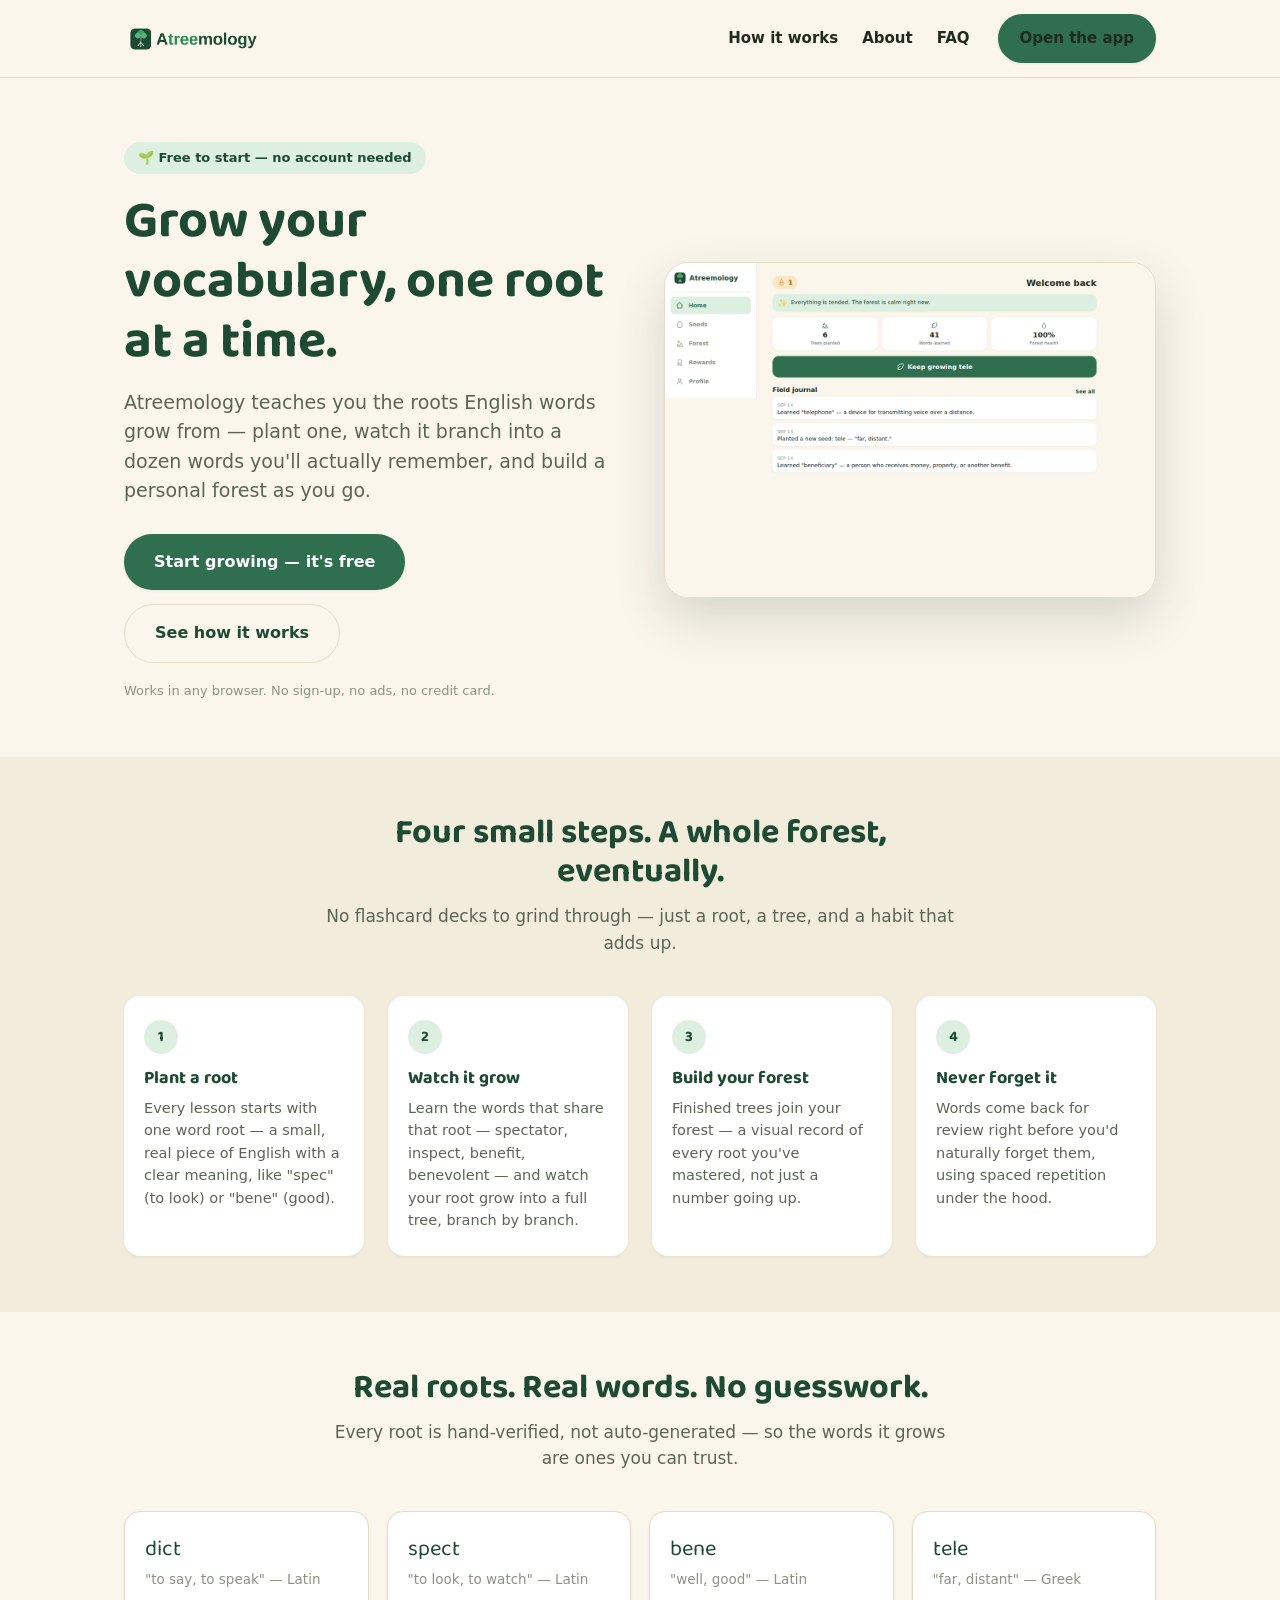
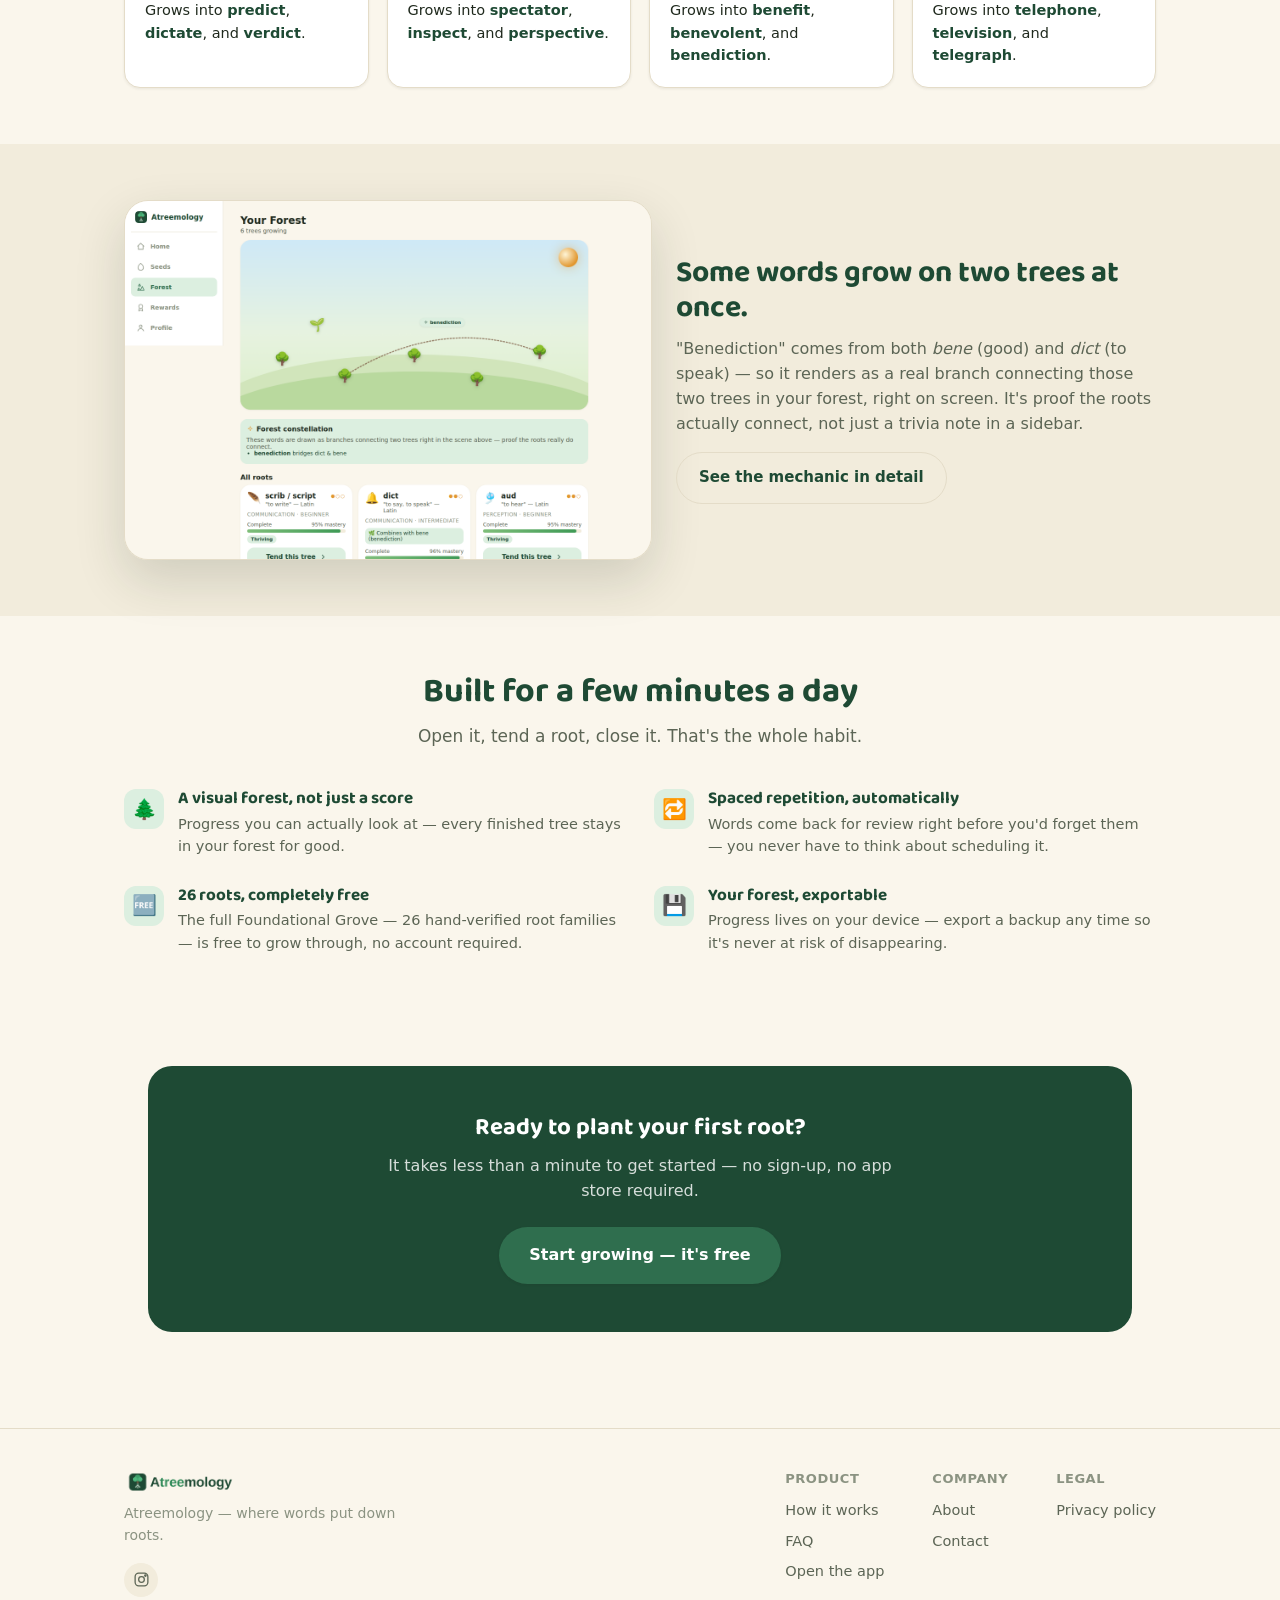
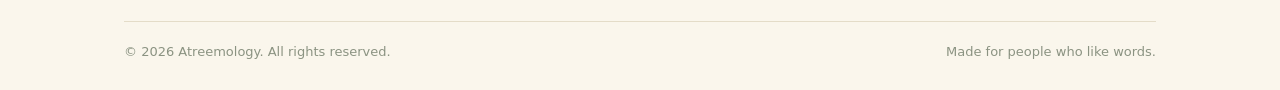
==== commit 21849148: "Add files via upload" ====
--- a/index.html
+++ b/index.html
@@ -193,6 +193,11 @@
         <div class="footer-brand">
           <img src="/assets/brand/atreemology-lockup-light.png" alt="Atreemology" />
           <p class="footer-tagline">Atreemology — where words put down roots.</p>
+          <div class="footer-social">
+            <a href="https://www.instagram.com/atreemology" target="_blank" rel="noopener noreferrer" aria-label="Atreemology on Instagram">
+              <svg viewBox="0 0 24 24" fill="none" stroke="currentColor" stroke-width="1.8"><rect x="3" y="3" width="18" height="18" rx="5"/><circle cx="12" cy="12" r="4"/><circle cx="17.5" cy="6.5" r="1"/></svg>
+            </a>
+          </div>
         </div>
         <div class="footer-cols">
           <div class="footer-col">
--- a/marketing.css
+++ b/marketing.css
@@ -245,6 +245,15 @@
 .footer-top { display: flex; justify-content: space-between; align-items: flex-start; gap: 32px; flex-wrap: wrap; margin-bottom: 24px; }
 .footer-brand img { height: 26px; margin-bottom: 8px; }
 .footer-tagline { font-size: 14px; color: var(--color-text-faint); max-width: 32ch; margin: 0; }
+.footer-social { display: flex; gap: 10px; margin-top: 16px; }
+.footer-social a {
+  display: flex; align-items: center; justify-content: center;
+  width: 34px; height: 34px; border-radius: 50%;
+  background: var(--color-surface-alt); color: var(--color-text-muted);
+  transition: background var(--transition-med), color var(--transition-med);
+}
+.footer-social a:hover { background: var(--color-primary-light); color: var(--color-primary-dark); }
+.footer-social svg { width: 17px; height: 17px; }
 .footer-cols { display: flex; gap: 48px; flex-wrap: wrap; }
 .footer-col h4 { font-size: 13px; text-transform: uppercase; letter-spacing: 0.04em; color: var(--color-text-faint); margin: 0 0 10px; }
 .footer-col a { display: block; color: var(--color-text-muted); text-decoration: none; font-size: 14.5px; margin-bottom: 8px; }
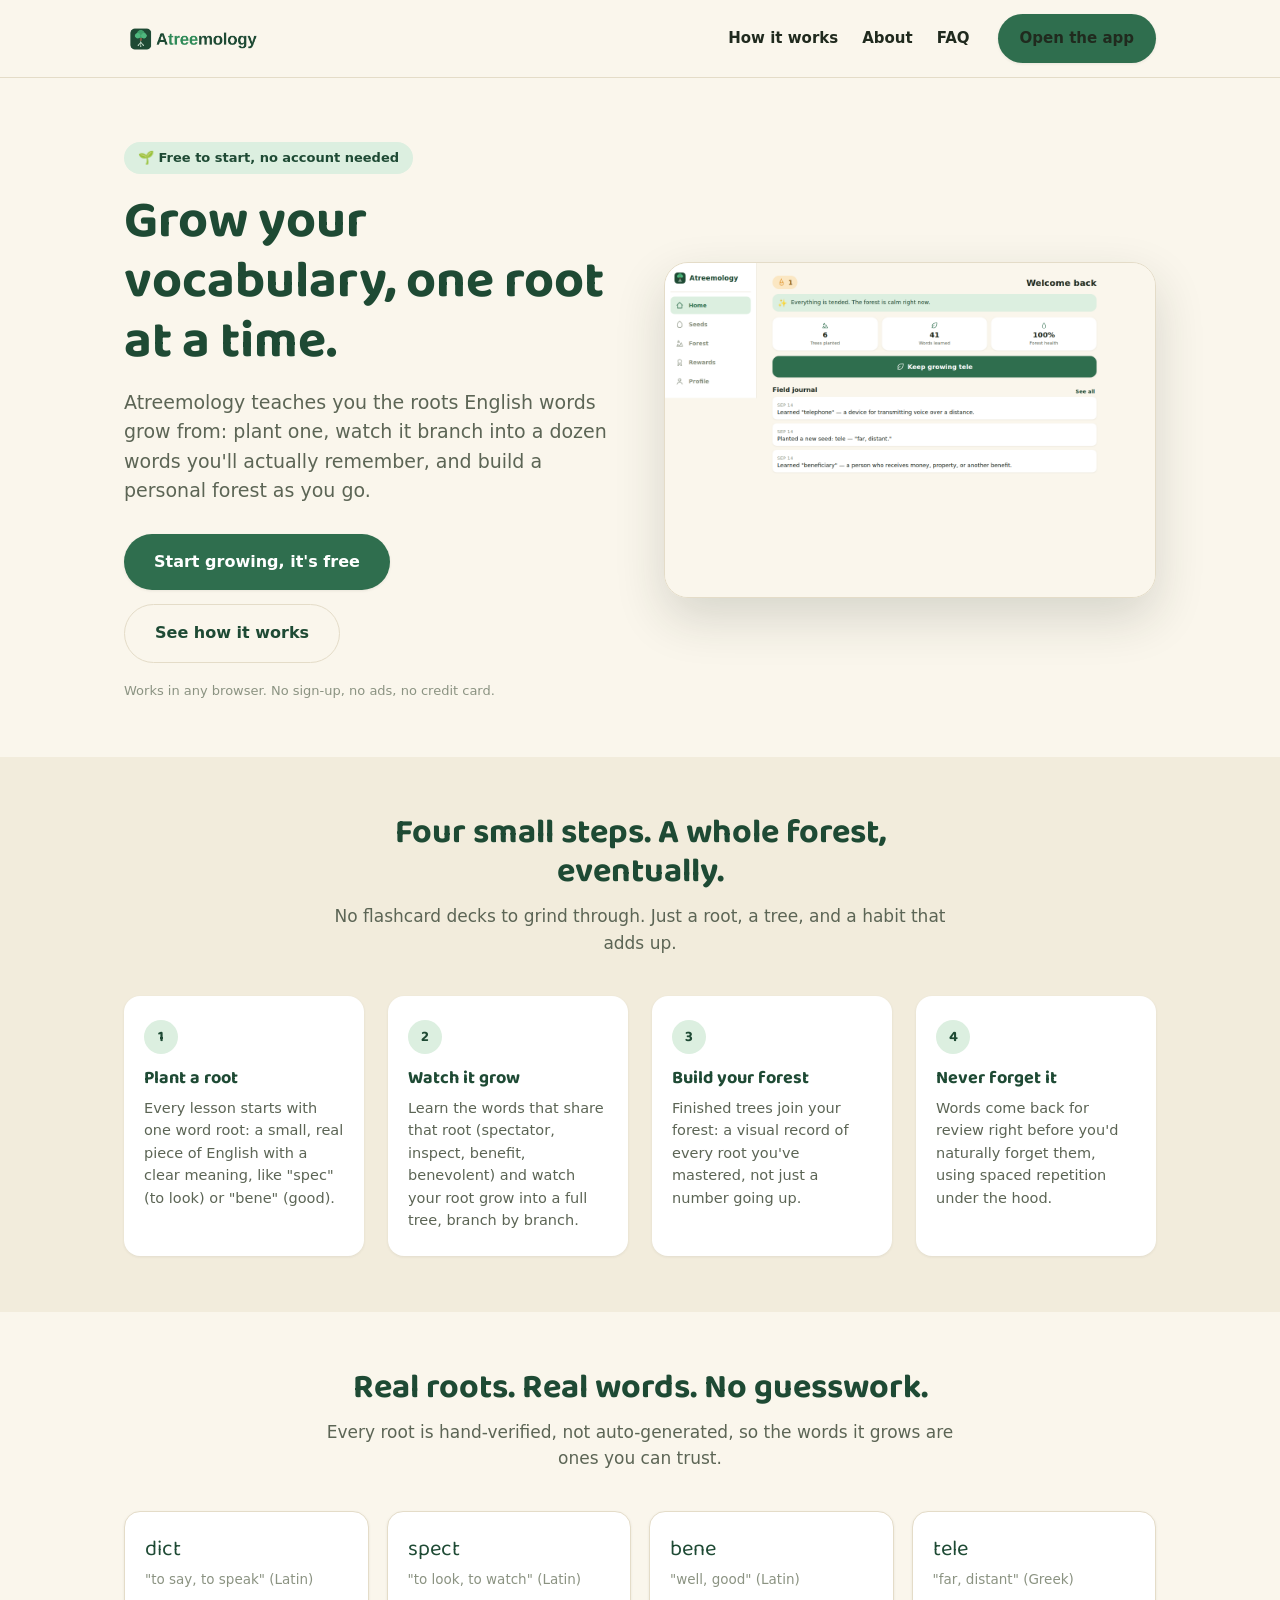
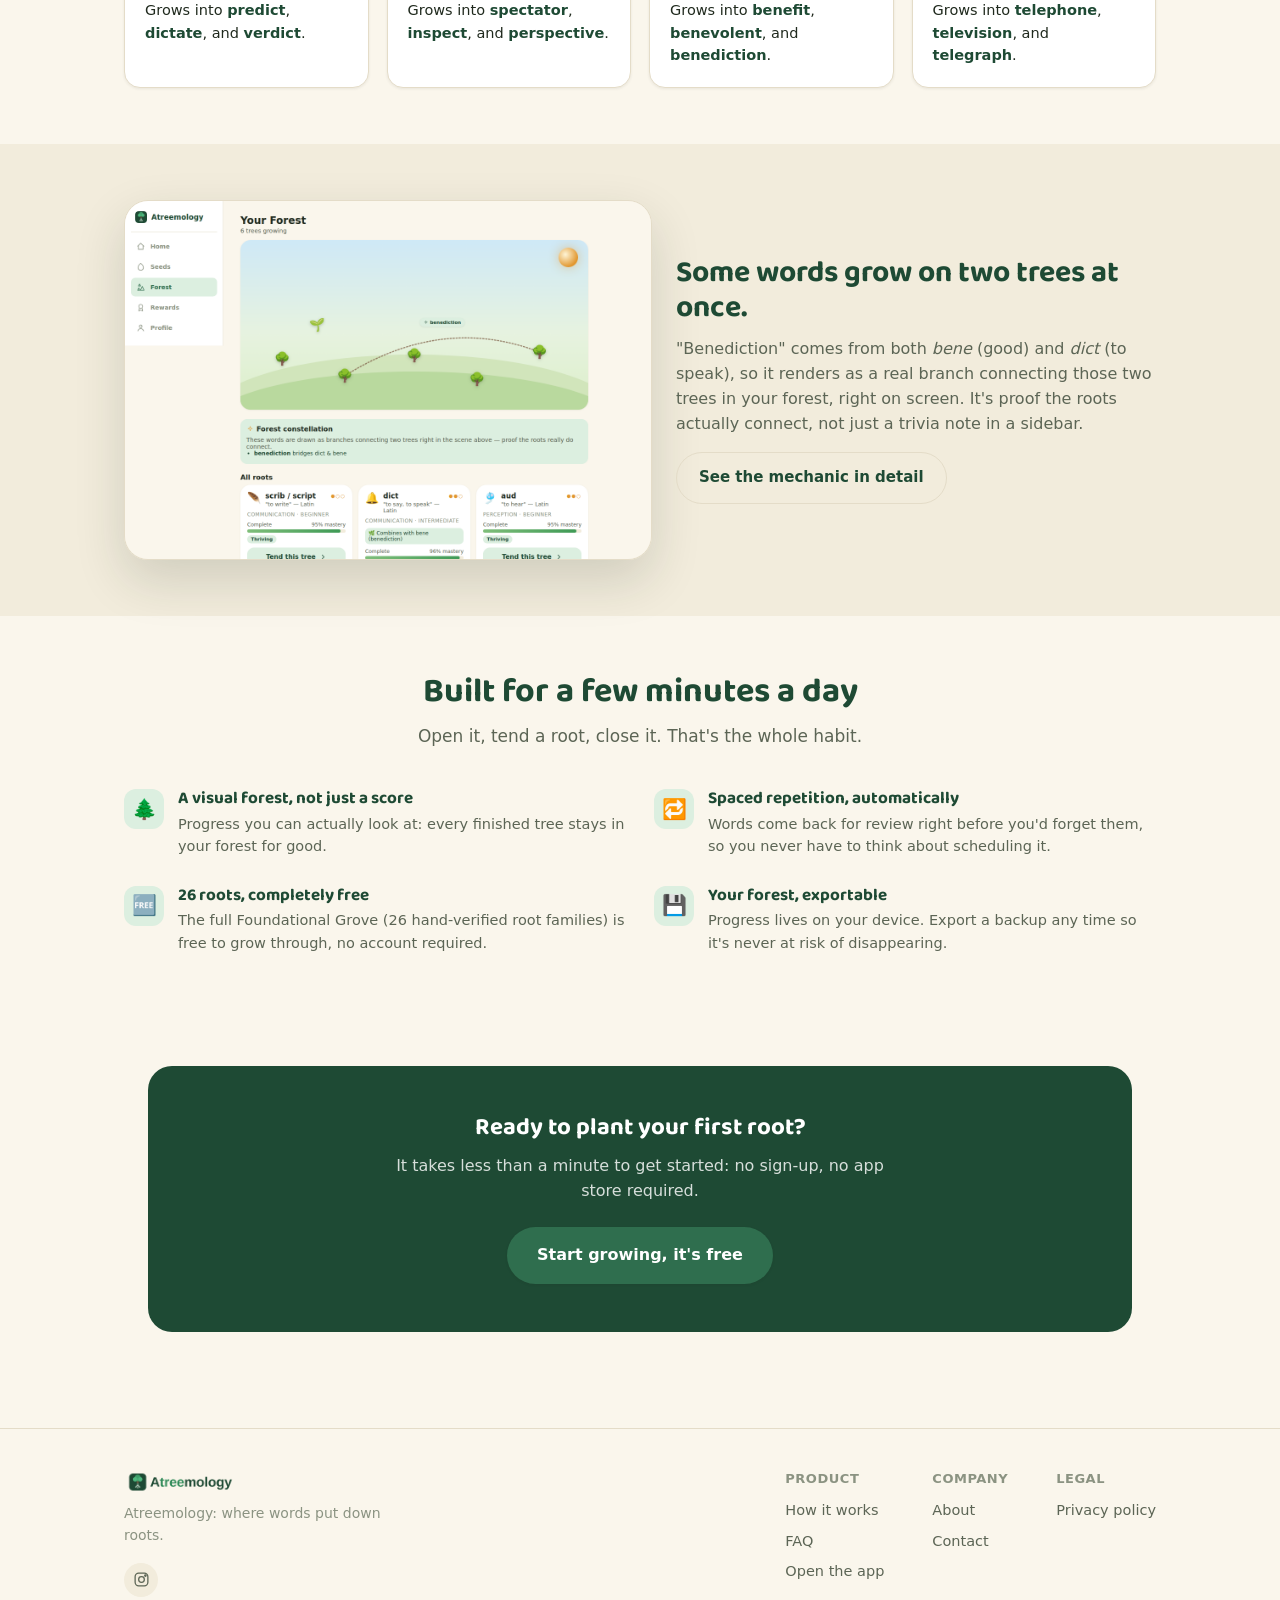
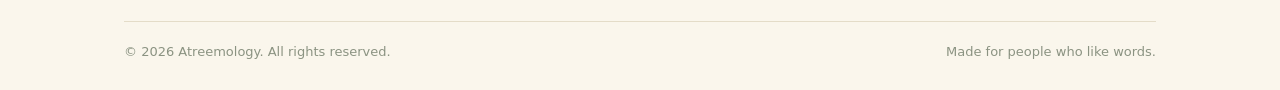
==== commit 4d881f62: "Add files via upload" ====
--- a/index.html
+++ b/index.html
@@ -4,7 +4,7 @@
   <meta charset="UTF-8" />
   <meta name="viewport" content="width=device-width, initial-scale=1" />
   <meta name="theme-color" content="#1e4a34" />
-  <title>Atreemology — Grow Your Vocabulary Forest</title>
+  <title>Atreemology | Grow Your Vocabulary Forest</title>
   <meta name="description" content="Learn English word roots and grow a personal vocabulary forest. Atreemology uses spaced repetition to help you build vocabulary that actually sticks." />
 
   <link rel="icon" href="/icons/icon-512.png" sizes="any" />
@@ -13,12 +13,12 @@
   <link rel="apple-touch-icon" href="/icons/apple-touch-icon.png" />
 
   <meta property="og:type" content="website" />
-  <meta property="og:title" content="Atreemology — Grow Your Vocabulary Forest" />
+  <meta property="og:title" content="Atreemology | Grow Your Vocabulary Forest" />
   <meta property="og:description" content="Learn English word roots and grow a personal vocabulary forest, one tree at a time." />
   <meta property="og:url" content="https://atreemology.com/" />
   <meta property="og:image" content="https://atreemology.com/icons/icon-512.png" />
   <meta name="twitter:card" content="summary_large_image" />
-  <meta name="twitter:title" content="Atreemology — Grow Your Vocabulary Forest" />
+  <meta name="twitter:title" content="Atreemology | Grow Your Vocabulary Forest" />
   <meta name="twitter:description" content="Learn English word roots and grow a personal vocabulary forest, one tree at a time." />
   <meta name="twitter:image" content="https://atreemology.com/icons/icon-512.png" />
 
@@ -46,11 +46,11 @@
   <section class="hero">
     <div class="wrap">
       <div class="hero-copy">
-        <span class="hero-eyebrow">🌱 Free to start — no account needed</span>
+        <span class="hero-eyebrow">🌱 Free to start, no account needed</span>
         <h1>Grow your vocabulary, one root at a time.</h1>
-        <p class="hero-sub">Atreemology teaches you the roots English words grow from — plant one, watch it branch into a dozen words you'll actually remember, and build a personal forest as you go.</p>
+        <p class="hero-sub">Atreemology teaches you the roots English words grow from: plant one, watch it branch into a dozen words you'll actually remember, and build a personal forest as you go.</p>
         <div class="hero-ctas">
-          <a class="btn btn-primary btn-lg" href="/app/">Start growing — it's free</a>
+          <a class="btn btn-primary btn-lg" href="/app/">Start growing, it's free</a>
           <a class="btn btn-ghost btn-lg" href="/how-it-works.html">See how it works</a>
         </div>
         <p class="hero-note">Works in any browser. No sign-up, no ads, no credit card.</p>
@@ -65,23 +65,23 @@
     <div class="wrap">
       <div class="section-head">
         <h2>Four small steps. A whole forest, eventually.</h2>
-        <p>No flashcard decks to grind through — just a root, a tree, and a habit that adds up.</p>
+        <p>No flashcard decks to grind through. Just a root, a tree, and a habit that adds up.</p>
       </div>
       <div class="steps-grid">
         <div class="step-card">
           <div class="step-num">1</div>
           <h3>Plant a root</h3>
-          <p>Every lesson starts with one word root — a small, real piece of English with a clear meaning, like "spec" (to look) or "bene" (good).</p>
+          <p>Every lesson starts with one word root: a small, real piece of English with a clear meaning, like "spec" (to look) or "bene" (good).</p>
         </div>
         <div class="step-card">
           <div class="step-num">2</div>
           <h3>Watch it grow</h3>
-          <p>Learn the words that share that root — spectator, inspect, benefit, benevolent — and watch your root grow into a full tree, branch by branch.</p>
+          <p>Learn the words that share that root (spectator, inspect, benefit, benevolent) and watch your root grow into a full tree, branch by branch.</p>
         </div>
         <div class="step-card">
           <div class="step-num">3</div>
           <h3>Build your forest</h3>
-          <p>Finished trees join your forest — a visual record of every root you've mastered, not just a number going up.</p>
+          <p>Finished trees join your forest: a visual record of every root you've mastered, not just a number going up.</p>
         </div>
         <div class="step-card">
           <div class="step-num">4</div>
@@ -96,27 +96,27 @@
     <div class="wrap">
       <div class="section-head">
         <h2>Real roots. Real words. No guesswork.</h2>
-        <p>Every root is hand-verified, not auto-generated — so the words it grows are ones you can trust.</p>
+        <p>Every root is hand-verified, not auto-generated, so the words it grows are ones you can trust.</p>
       </div>
       <div class="roots-grid">
         <div class="root-example">
           <div class="root-name">dict</div>
-          <div class="root-meaning">"to say, to speak" — Latin</div>
+          <div class="root-meaning">"to say, to speak" (Latin)</div>
           <p class="root-words">Grows into <strong>predict</strong>, <strong>dictate</strong>, and <strong>verdict</strong>.</p>
         </div>
         <div class="root-example">
           <div class="root-name">spect</div>
-          <div class="root-meaning">"to look, to watch" — Latin</div>
+          <div class="root-meaning">"to look, to watch" (Latin)</div>
           <p class="root-words">Grows into <strong>spectator</strong>, <strong>inspect</strong>, and <strong>perspective</strong>.</p>
         </div>
         <div class="root-example">
           <div class="root-name">bene</div>
-          <div class="root-meaning">"well, good" — Latin</div>
+          <div class="root-meaning">"well, good" (Latin)</div>
           <p class="root-words">Grows into <strong>benefit</strong>, <strong>benevolent</strong>, and <strong>benediction</strong>.</p>
         </div>
         <div class="root-example">
           <div class="root-name">tele</div>
-          <div class="root-meaning">"far, distant" — Greek</div>
+          <div class="root-meaning">"far, distant" (Greek)</div>
           <p class="root-words">Grows into <strong>telephone</strong>, <strong>television</strong>, and <strong>telegraph</strong>.</p>
         </div>
       </div>
@@ -131,7 +131,7 @@
         </div>
         <div class="shot-copy">
           <h2>Some words grow on two trees at once.</h2>
-          <p>"Benediction" comes from both <em>bene</em> (good) and <em>dict</em> (to speak) — so it renders as a real branch connecting those two trees in your forest, right on screen. It's proof the roots actually connect, not just a trivia note in a sidebar.</p>
+          <p>"Benediction" comes from both <em>bene</em> (good) and <em>dict</em> (to speak), so it renders as a real branch connecting those two trees in your forest, right on screen. It's proof the roots actually connect, not just a trivia note in a sidebar.</p>
           <a class="btn btn-ghost" href="/how-it-works.html">See the mechanic in detail</a>
         </div>
       </div>
@@ -149,28 +149,28 @@
           <div class="feature-icon">🌲</div>
           <div>
             <h3>A visual forest, not just a score</h3>
-            <p>Progress you can actually look at — every finished tree stays in your forest for good.</p>
+            <p>Progress you can actually look at: every finished tree stays in your forest for good.</p>
           </div>
         </div>
         <div class="feature-row">
           <div class="feature-icon">🔁</div>
           <div>
             <h3>Spaced repetition, automatically</h3>
-            <p>Words come back for review right before you'd forget them — you never have to think about scheduling it.</p>
+            <p>Words come back for review right before you'd forget them, so you never have to think about scheduling it.</p>
           </div>
         </div>
         <div class="feature-row">
           <div class="feature-icon">🆓</div>
           <div>
             <h3>26 roots, completely free</h3>
-            <p>The full Foundational Grove — 26 hand-verified root families — is free to grow through, no account required.</p>
+            <p>The full Foundational Grove (26 hand-verified root families) is free to grow through, no account required.</p>
           </div>
         </div>
         <div class="feature-row">
           <div class="feature-icon">💾</div>
           <div>
             <h3>Your forest, exportable</h3>
-            <p>Progress lives on your device — export a backup any time so it's never at risk of disappearing.</p>
+            <p>Progress lives on your device. Export a backup any time so it's never at risk of disappearing.</p>
           </div>
         </div>
       </div>
@@ -181,8 +181,8 @@
     <div class="wrap">
       <div class="cta-band">
         <h2>Ready to plant your first root?</h2>
-        <p>It takes less than a minute to get started — no sign-up, no app store required.</p>
-        <a class="btn btn-primary btn-lg" href="/app/">Start growing — it's free</a>
+        <p>It takes less than a minute to get started: no sign-up, no app store required.</p>
+        <a class="btn btn-primary btn-lg" href="/app/">Start growing, it's free</a>
       </div>
     </div>
   </section>
@@ -192,7 +192,7 @@
       <div class="footer-top">
         <div class="footer-brand">
           <img src="/assets/brand/atreemology-lockup-light.png" alt="Atreemology" />
-          <p class="footer-tagline">Atreemology — where words put down roots.</p>
+          <p class="footer-tagline">Atreemology: where words put down roots.</p>
           <div class="footer-social">
             <a href="https://www.instagram.com/atreemology" target="_blank" rel="noopener noreferrer" aria-label="Atreemology on Instagram">
               <svg viewBox="0 0 24 24" fill="none" stroke="currentColor" stroke-width="1.8"><rect x="3" y="3" width="18" height="18" rx="5"/><circle cx="12" cy="12" r="4"/><circle cx="17.5" cy="6.5" r="1"/></svg>
--- a/marketing.css
+++ b/marketing.css
@@ -1,4 +1,4 @@
-/* Atreemology — marketing site styles. Hand-written, zero dependencies
+/* Atreemology: marketing site styles. Hand-written, zero dependencies
    (Google Fonts is the one external asset, same as the brand guide
    recommends: Baloo 2 for headlines/wordmark, system fonts for body
    copy). Shares the exact same color tokens as the app's src/styles.css
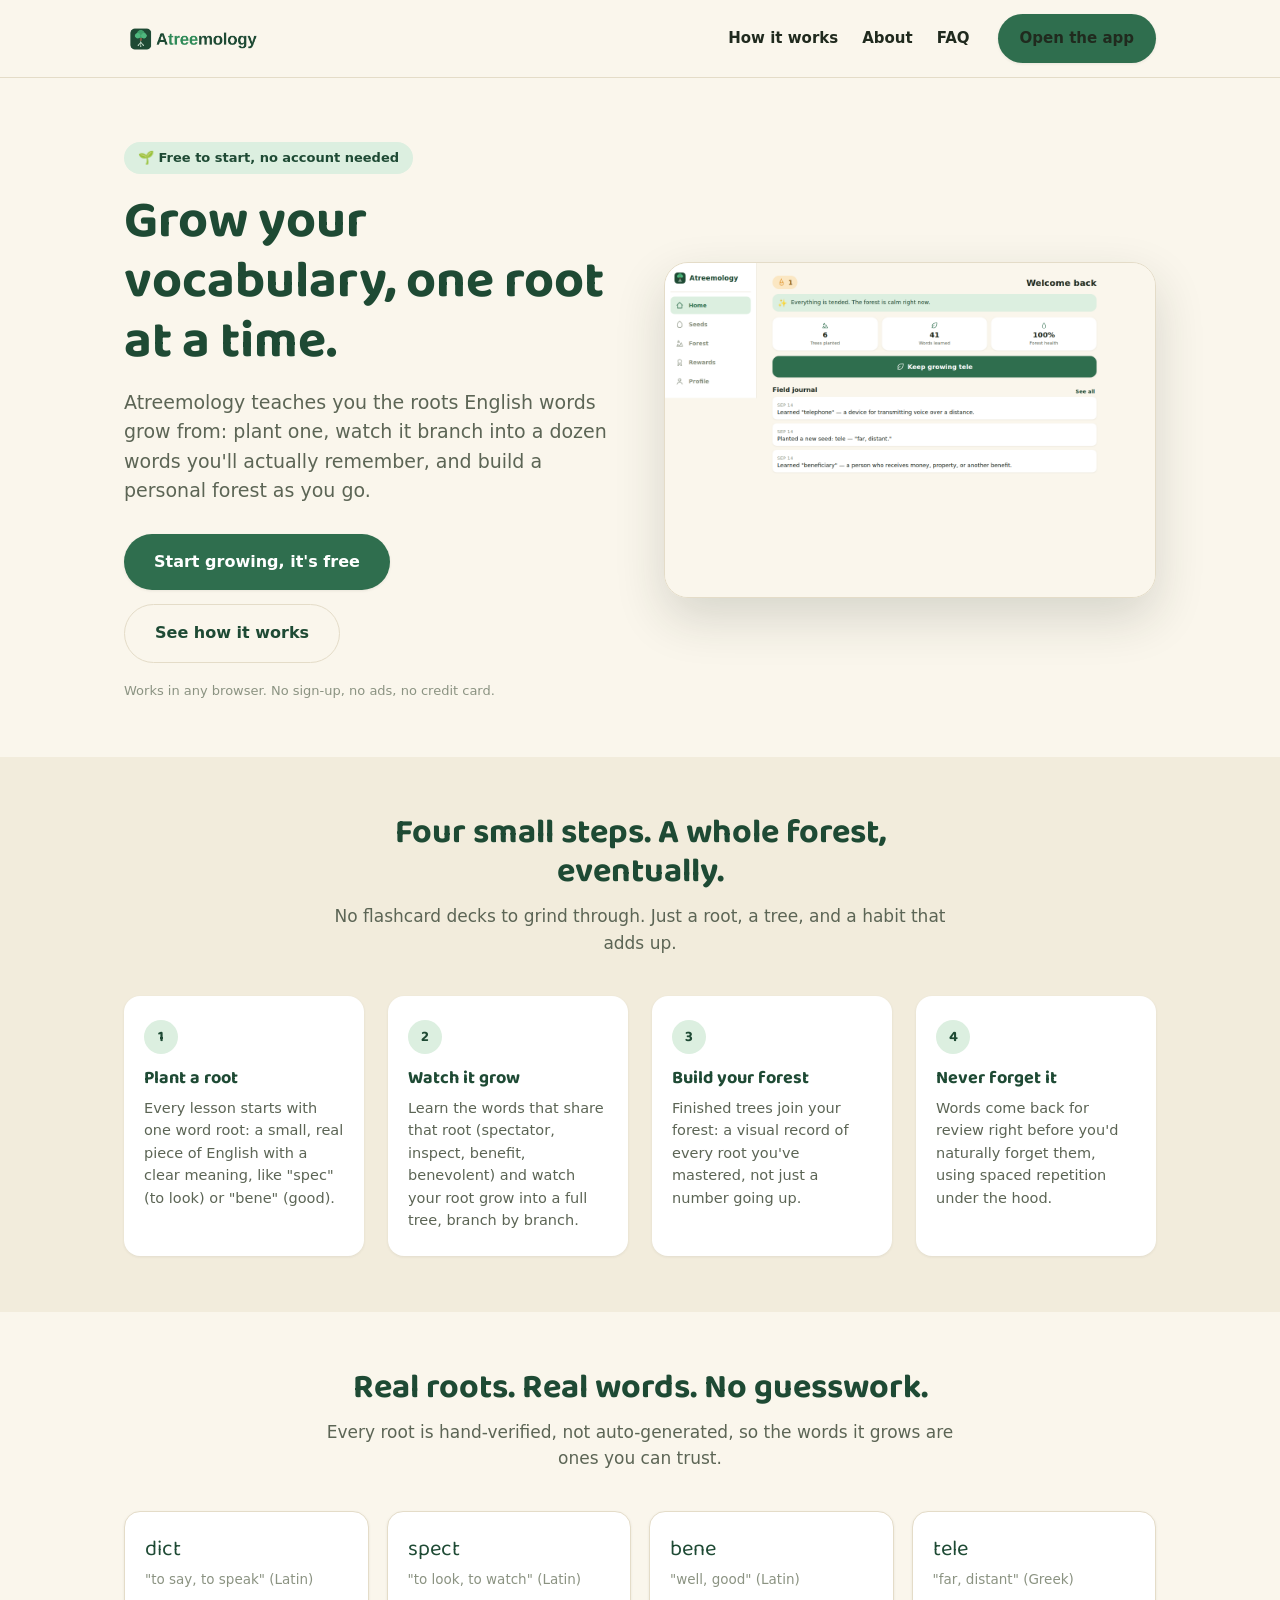
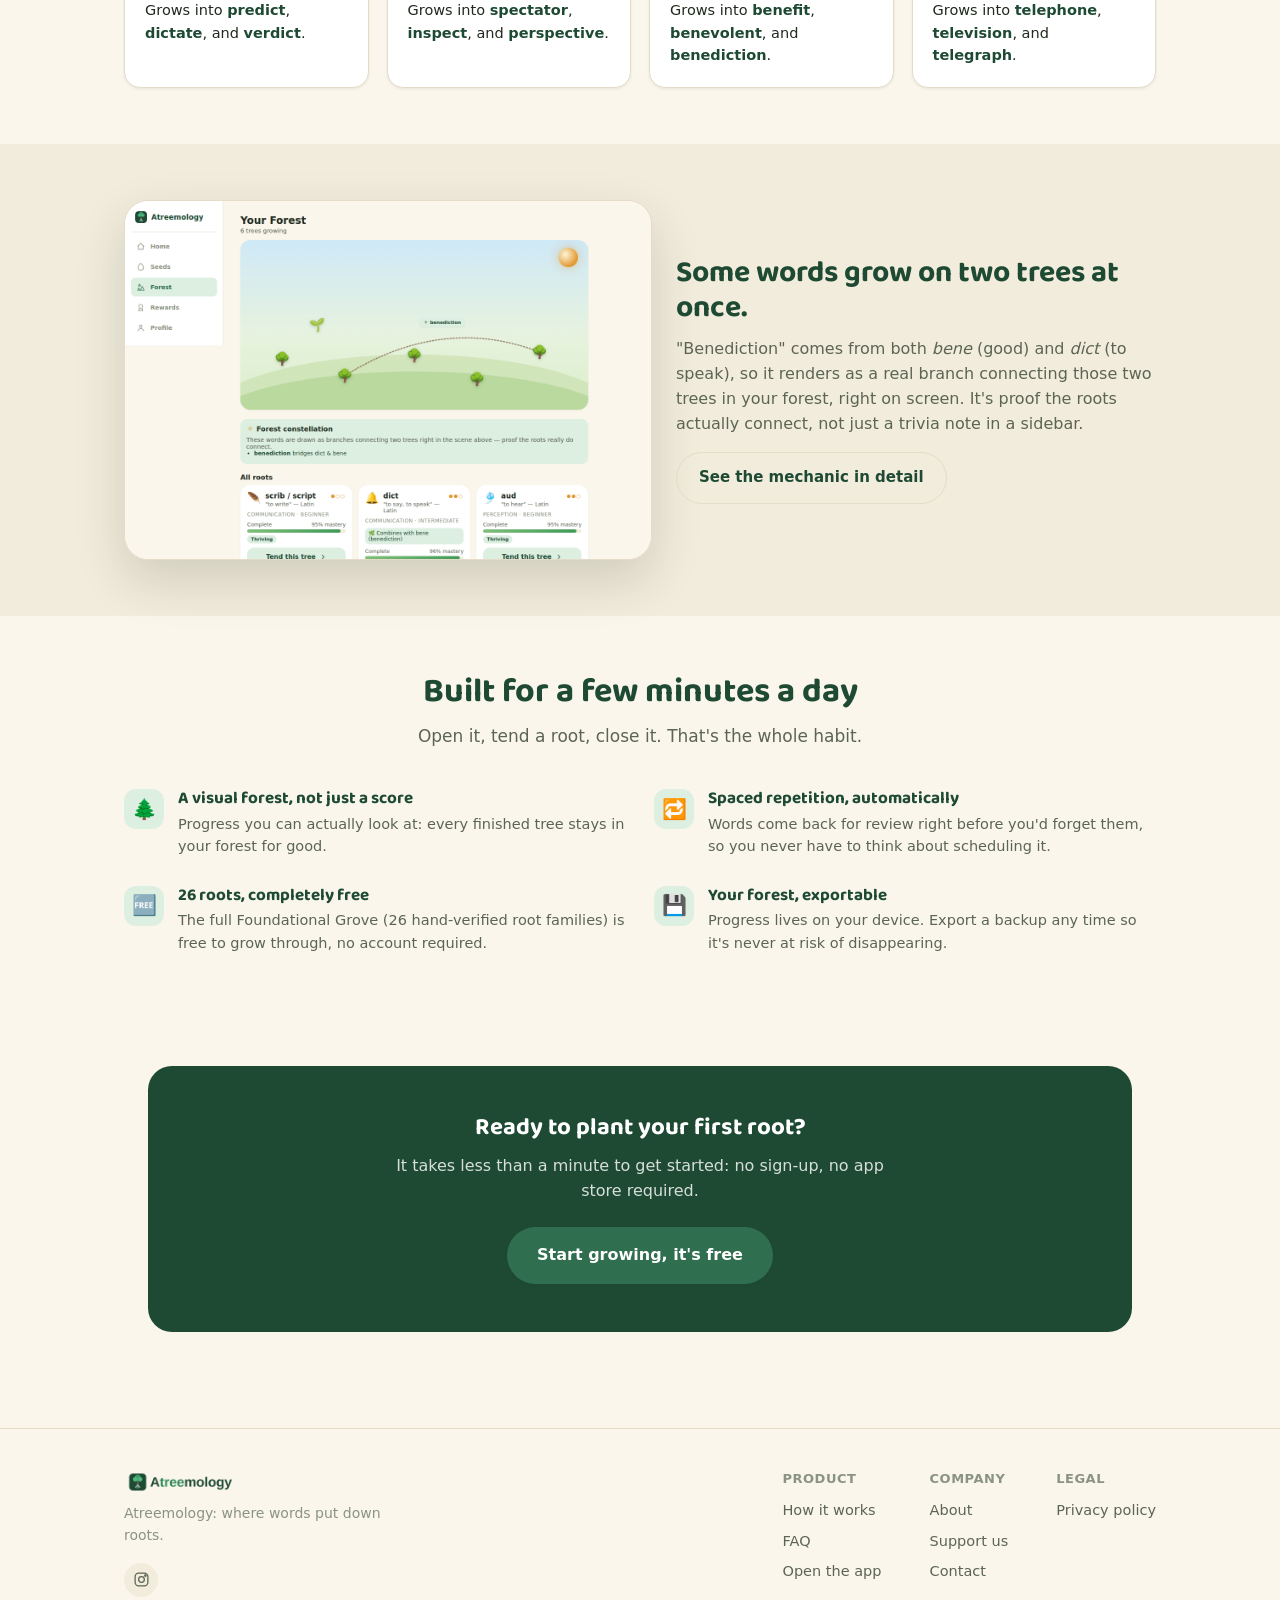
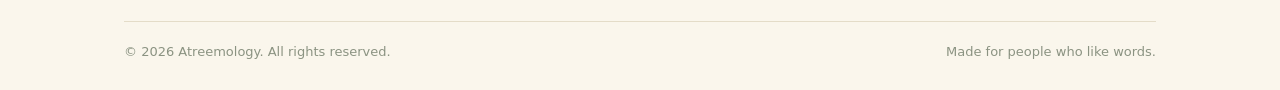
==== commit b12aa806: "Add files via upload" ====
--- a/index.html
+++ b/index.html
@@ -209,6 +209,7 @@
           <div class="footer-col">
             <h4>Company</h4>
             <a href="/about.html">About</a>
+            <a href="/support.html">Support us</a>
             <a href="/contact.html">Contact</a>
           </div>
           <div class="footer-col">
--- a/marketing.css
+++ b/marketing.css
@@ -114,6 +114,11 @@
 .btn-primary:hover { background: var(--color-primary-dark); transform: translateY(-1px); box-shadow: var(--shadow-md); }
 .btn-ghost { background: transparent; color: var(--color-primary-dark); border: 1.5px solid var(--color-border); }
 .btn-ghost:hover { border-color: var(--color-primary); color: var(--color-primary); }
+.btn-secondary { background: var(--color-primary-light); color: var(--color-primary-dark); }
+.btn-secondary:hover { transform: translateY(-1px); box-shadow: var(--shadow-md); }
+.btn-accent { background: var(--color-accent); color: #fff; box-shadow: var(--shadow-sm); }
+.btn-accent:hover { filter: brightness(0.94); transform: translateY(-1px); box-shadow: var(--shadow-md); }
+.btn-block { display: flex; width: 100%; }
 .btn-lg { padding: 16px 30px; font-size: 16px; }
 
 /* ---------- Hero ---------- */
@@ -240,6 +245,20 @@
 .contact-card .feature-icon { width: 48px; height: 48px; font-size: 24px; }
 .contact-card a { font-weight: 700; }
 
+/* ---------- Support page ---------- */
+.support-grid { display: grid; grid-template-columns: repeat(2, 1fr); gap: 24px; max-width: 760px; margin: 0 auto; }
+.support-card {
+  background: var(--color-surface); border: 1px solid var(--color-border);
+  border-radius: var(--radius-lg); padding: 28px; box-shadow: var(--shadow-sm);
+  display: flex; flex-direction: column; align-items: flex-start; gap: 4px;
+}
+.support-card .feature-icon { width: 48px; height: 48px; font-size: 24px; margin-bottom: 10px; }
+.support-card h3 { font-size: 19px; margin: 0 0 4px; }
+.support-card p { font-size: 14.5px; color: var(--color-text-muted); margin: 0 0 18px; }
+.support-card .btn { margin-top: auto; }
+.support-card--accent { background: var(--color-accent-soft); border-color: var(--color-accent); }
+.support-note { max-width: 620px; margin: 28px auto 0; text-align: center; font-size: 13px; color: var(--color-text-faint); }
+
 /* ---------- Footer ---------- */
 .site-footer { border-top: 1px solid var(--color-border); padding: 40px 0 28px; margin-top: 40px; }
 .footer-top { display: flex; justify-content: space-between; align-items: flex-start; gap: 32px; flex-wrap: wrap; margin-bottom: 24px; }
@@ -270,6 +289,7 @@
   .feature-rows { grid-template-columns: 1fr; }
   .shot-row, .shot-row.reverse { flex-direction: column; }
   .cta-band { margin: 0 16px; padding: 36px 24px; }
+  .support-grid { grid-template-columns: 1fr; }
 }
 @media (max-width: 640px) {
   .site-nav-links { display: none; }
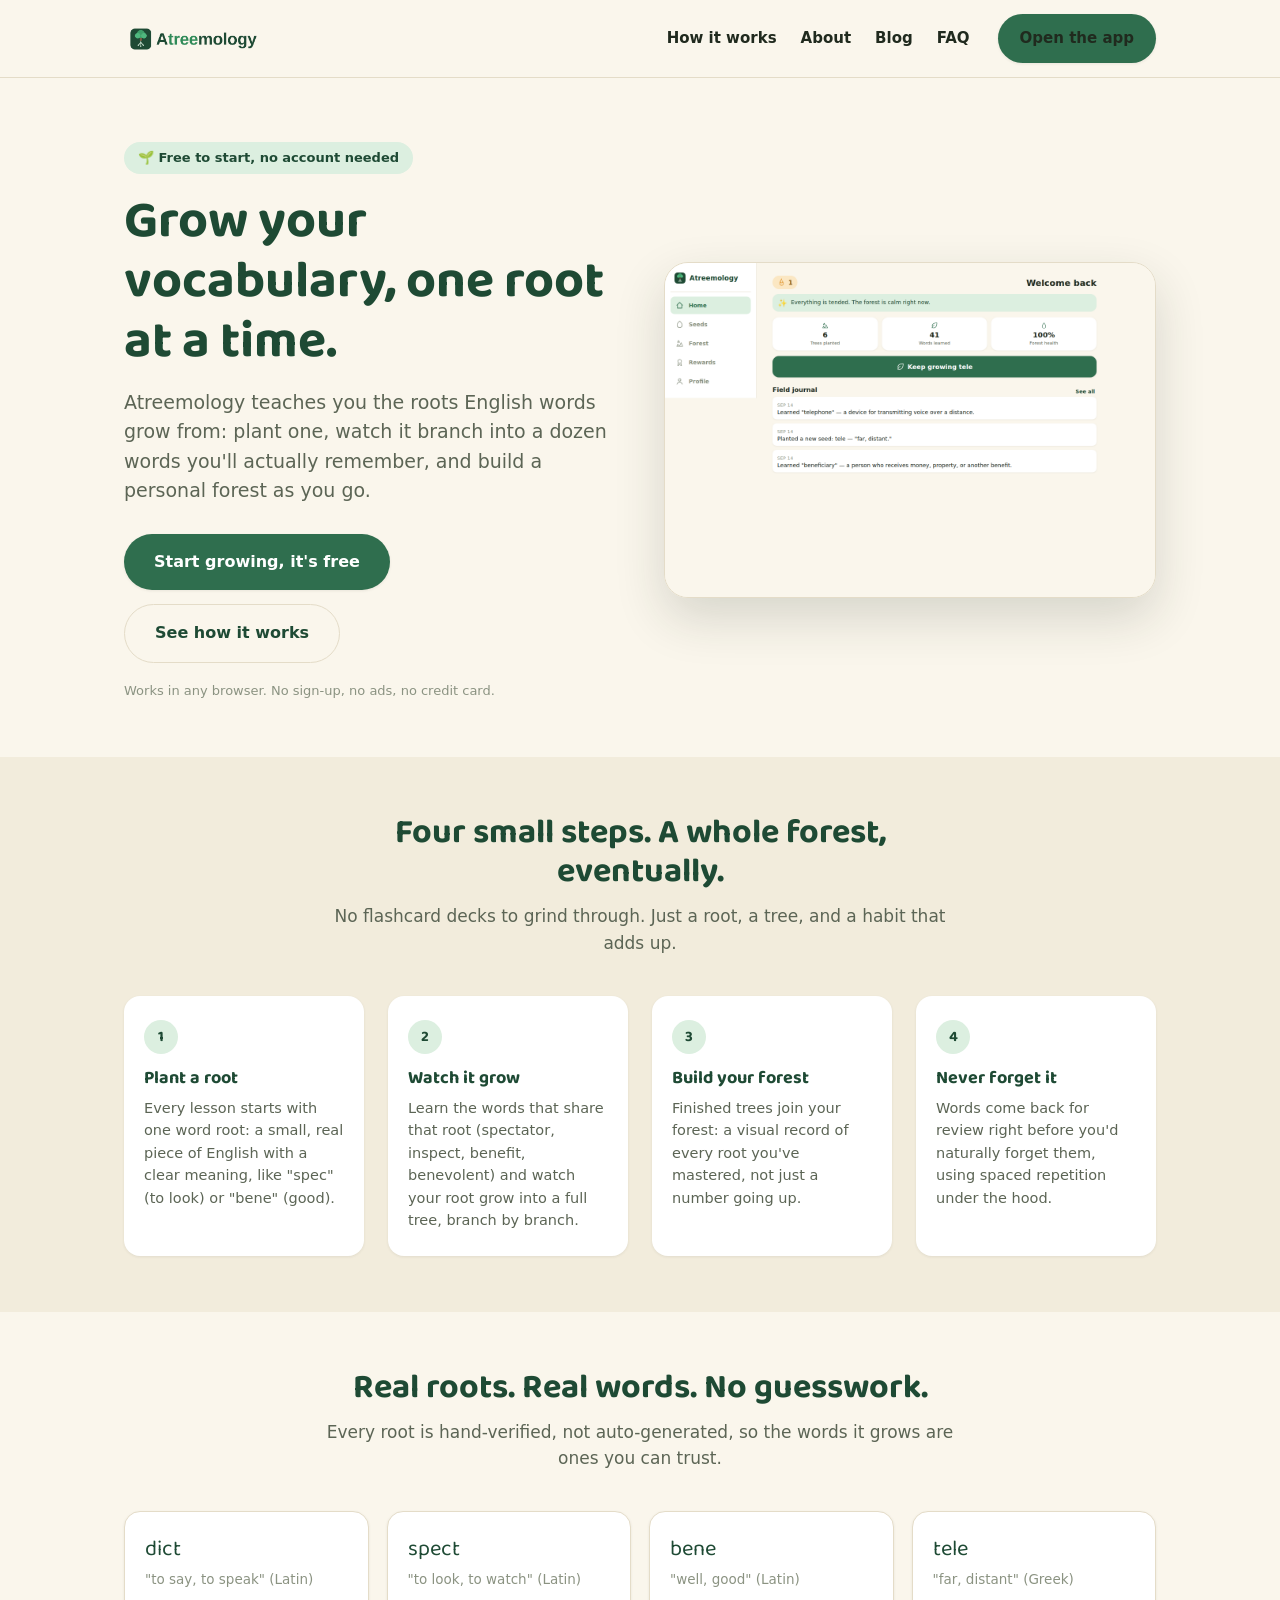
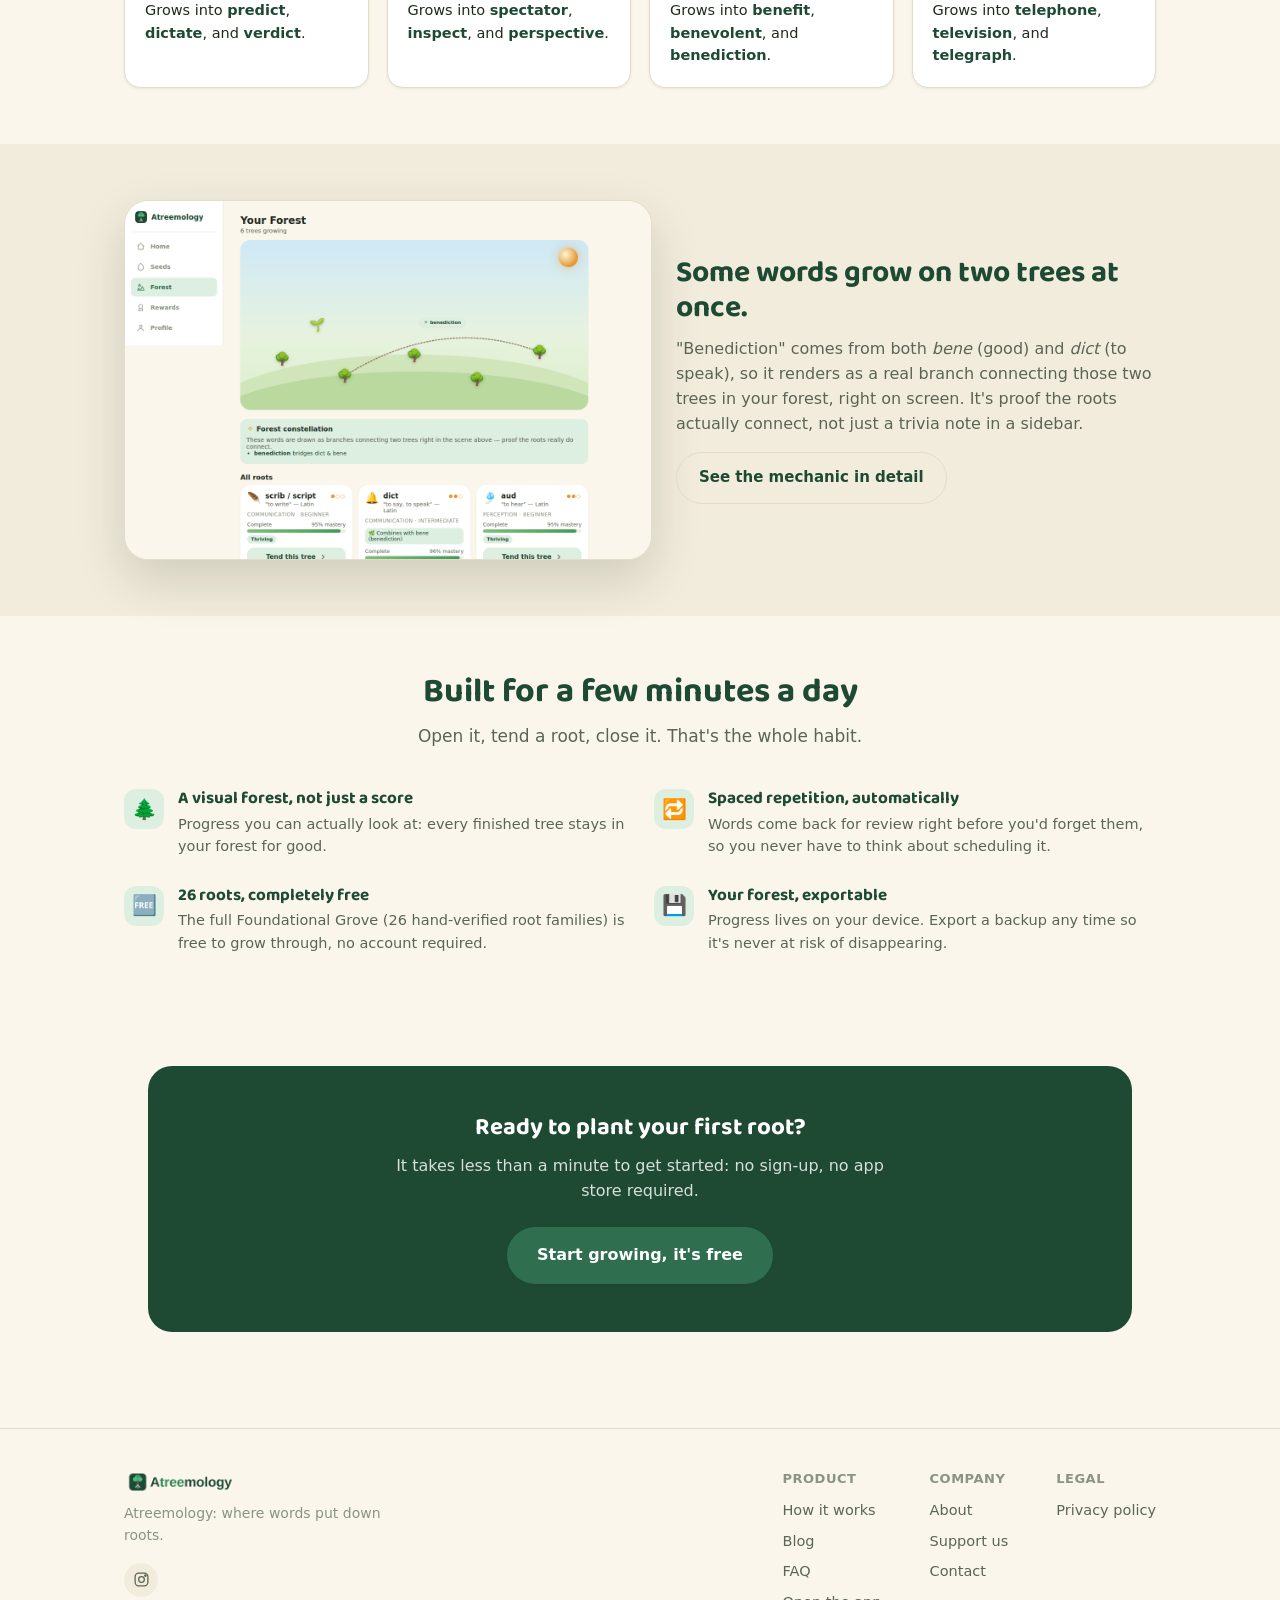
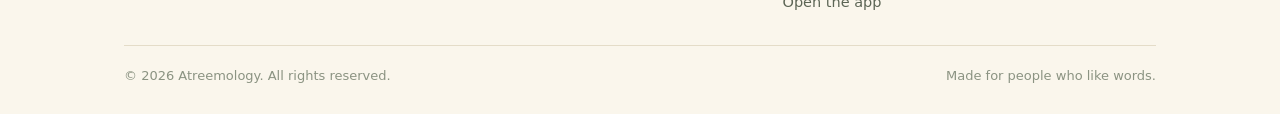
==== commit 9f0c1833: "Add files via upload" ====
--- a/index.html
+++ b/index.html
@@ -25,17 +25,18 @@
   <link rel="preconnect" href="https://fonts.googleapis.com">
   <link rel="preconnect" href="https://fonts.gstatic.com" crossorigin>
   <link href="https://fonts.googleapis.com/css2?family=Baloo+2:wght@600;700;800&display=swap" rel="stylesheet">
-  <link rel="stylesheet" href="/marketing.css" />
+  <link rel="stylesheet" href="/marketing.css?v=3" />
 </head>
 <body>
 
   <header class="site-header">
     <div class="wrap">
-      <a class="site-logo" href="/"><img src="/assets/brand/atreemology-lockup-light.png" alt="Atreemology" /></a>
+      <a class="site-logo" href="/"><img class="logo-light" src="/assets/brand/atreemology-lockup-light.png" alt="Atreemology" /><img class="logo-dark" src="/assets/brand/atreemology-lockup-dark.png" alt="Atreemology" /></a>
       <nav class="site-nav">
         <div class="site-nav-links">
           <a href="/how-it-works.html">How it works</a>
           <a href="/about.html">About</a>
+          <a href="/blog/">Blog</a>
           <a href="/faq.html">FAQ</a>
         </div>
         <a class="btn btn-primary" href="/app/">Open the app</a>
@@ -191,7 +192,8 @@
     <div class="wrap">
       <div class="footer-top">
         <div class="footer-brand">
-          <img src="/assets/brand/atreemology-lockup-light.png" alt="Atreemology" />
+          <img class="logo-light" src="/assets/brand/atreemology-lockup-light.png" alt="Atreemology" />
+          <img class="logo-dark" src="/assets/brand/atreemology-lockup-dark.png" alt="Atreemology" />
           <p class="footer-tagline">Atreemology: where words put down roots.</p>
           <div class="footer-social">
             <a href="https://www.instagram.com/atreemology" target="_blank" rel="noopener noreferrer" aria-label="Atreemology on Instagram">
@@ -203,6 +205,7 @@
           <div class="footer-col">
             <h4>Product</h4>
             <a href="/how-it-works.html">How it works</a>
+            <a href="/blog/">Blog</a>
             <a href="/faq.html">FAQ</a>
             <a href="/app/">Open the app</a>
           </div>
--- a/marketing.css
+++ b/marketing.css
@@ -89,6 +89,22 @@
 .site-logo { display: flex; align-items: center; }
 .site-logo img { height: 32px; width: auto; }
 .site-nav { display: flex; align-items: center; gap: 28px; }
+
+/* ---------- Logo: light vs. dark-background wordmark ----------
+   The default lockup ("A"/"mology" in dark forest green) reads fine on
+   the light paper background, but nearly disappears against the dark
+   theme's near-black-green background. `atreemology-lockup-dark.png`
+   swaps those letters to cream/white (keeping "tree" bright green, per
+   the brand guide) for exactly that case. Shown wherever the logo sits
+   on a dark surface: system dark mode, and the explicit dark-theme
+   attribute hook (unused today, kept consistent with styles.css). */
+.logo-dark { display: none; }
+@media (prefers-color-scheme: dark) {
+  :root:not([data-theme="light"]) .logo-light { display: none; }
+  :root:not([data-theme="light"]) .logo-dark { display: block; }
+}
+:root[data-theme="dark"] .logo-light { display: none; }
+:root[data-theme="dark"] .logo-dark { display: block; }
 .site-nav a { color: var(--color-text); text-decoration: none; font-weight: 600; font-size: 15px; }
 .site-nav a:hover { color: var(--color-primary); }
 .site-nav-links { display: flex; gap: 24px; }
@@ -120,6 +136,7 @@
 .btn-accent:hover { filter: brightness(0.94); transform: translateY(-1px); box-shadow: var(--shadow-md); }
 .btn-block { display: flex; width: 100%; }
 .btn-lg { padding: 16px 30px; font-size: 16px; }
+.btn:disabled { cursor: default; opacity: 0.55; box-shadow: none; transform: none; background: var(--color-border); color: var(--color-text-faint); filter: none; }
 
 /* ---------- Hero ---------- */
 .hero { padding: 64px 0 40px; }
@@ -297,3 +314,112 @@
   .roots-grid { grid-template-columns: 1fr 1fr; }
   .footer-top { flex-direction: column; }
 }
+
+/* ======================================================================
+   Blog (Oct 2026): a "Word Roots" section pairing deeper write-ups with
+   the Instagram carousels/reels — the IG "link in bio" style destination.
+   Reuses existing tokens/components (.page-hero, .prose, .cta-band,
+   .feature-icon) and adds only what those don't already cover.
+   ====================================================================== */
+
+/* ---------- Blog index ---------- */
+.blog-list { display: flex; flex-direction: column; gap: 20px; max-width: 760px; margin: 0 auto; }
+.blog-card {
+  display: flex; gap: 22px; align-items: flex-start;
+  background: var(--color-surface); border: 1px solid var(--color-border);
+  border-radius: var(--radius-lg); padding: 26px 28px; box-shadow: var(--shadow-sm);
+  text-decoration: none; transition: transform var(--transition-med), box-shadow var(--transition-med);
+}
+.blog-card:hover { transform: translateY(-2px); box-shadow: var(--shadow-md); }
+.blog-card-glyph {
+  flex: none; width: 64px; height: 64px; border-radius: var(--radius-md);
+  background: var(--color-primary-light); color: var(--color-primary-dark);
+  display: flex; align-items: center; justify-content: center;
+  font-family: var(--font-display); font-weight: 800; font-size: 26px;
+}
+.blog-card-body { min-width: 0; }
+.blog-card-meta { font-size: 12.5px; font-weight: 700; letter-spacing: 0.08em; text-transform: uppercase; color: var(--color-text-faint); margin-bottom: 6px; }
+.blog-card h3 { font-size: 21px; margin: 0 0 6px; color: var(--color-text); }
+.blog-card p { font-size: 15px; margin: 0; }
+.blog-card-more { margin-top: 10px; font-size: 14px; font-weight: 700; color: var(--color-primary); }
+.blog-empty-note { text-align: center; font-size: 14px; color: var(--color-text-faint); max-width: 520px; margin: 32px auto 0; }
+
+/* ---------- Article page ---------- */
+.article-hero { padding: 44px 0 12px; }
+.article-eyebrow {
+  display: inline-flex; align-items: center; gap: 6px; font-size: 13px; font-weight: 700;
+  letter-spacing: 0.06em; text-transform: uppercase; color: var(--color-primary-dark);
+  background: var(--color-primary-light); padding: 6px 14px; border-radius: 999px; margin-bottom: 18px;
+}
+.article-hero h1 { font-size: clamp(30px, 4.6vw, 46px); margin-bottom: 10px; }
+.article-dek { font-size: clamp(16px, 2vw, 19px); max-width: 60ch; margin-bottom: 14px; }
+.article-meta { font-size: 13.5px; color: var(--color-text-faint); display: flex; gap: 10px; flex-wrap: wrap; }
+.article-meta span:not(:last-child)::after { content: '·'; margin-left: 10px; color: var(--color-border); }
+
+.article-prose { max-width: 700px; }
+.article-prose h2 { font-size: 25px; margin-top: 44px; }
+.article-prose h2 .script { font-size: 0.72em; color: var(--color-text-faint); font-weight: 600; margin-left: 10px; }
+.article-prose p { font-size: 16.5px; }
+.article-prose .script-inline { font-family: 'Noto Sans Devanagari', 'Noto Sans Kannada', var(--font-body); }
+
+/* word-math: daśa + harā = "takes away ten" */
+.word-math { display: grid; grid-template-columns: 1fr auto 1fr; align-items: stretch; gap: 14px; margin: 24px 0 14px; }
+.word-math-part {
+  background: var(--color-surface); border: 1px solid var(--color-border); border-radius: var(--radius-md);
+  padding: 18px 20px; display: flex; flex-direction: column; gap: 4px;
+}
+.word-math-part .script { font-family: 'Noto Sans Devanagari', var(--font-display); font-size: 34px; color: var(--color-primary-dark); line-height: 1.1; }
+.word-math-part .translit { font-style: italic; font-weight: 600; color: var(--color-text); }
+.word-math-part .gloss { font-size: 14px; color: var(--color-text-faint); }
+.word-math-op { display: flex; align-items: center; justify-content: center; font-family: var(--font-display); font-weight: 700; font-size: 26px; color: var(--color-bark); }
+.word-math-result {
+  margin: 0 0 20px; background: var(--color-primary-dark); color: #fff; border-radius: var(--radius-md);
+  padding: 18px 22px; font-family: var(--font-display); font-weight: 700; font-size: 20px; display: flex; align-items: center; gap: 14px;
+}
+.word-math-result .eq { color: var(--color-accent); font-size: 26px; }
+@media (max-width: 640px) { .word-math { grid-template-columns: 1fr; } .word-math-op { padding: 2px 0; } }
+
+/* cousins-of-the-root comparison */
+.cousins-grid { display: grid; grid-template-columns: repeat(4, minmax(0, 1fr)); gap: 12px; margin: 22px 0; }
+.cousins-card { background: var(--color-surface-alt); border-radius: var(--radius-md); padding: 16px 14px; }
+.cousins-lang { font-size: 11.5px; font-weight: 700; letter-spacing: 0.08em; text-transform: uppercase; color: var(--color-primary); margin-bottom: 4px; }
+.cousins-word { font-family: var(--font-display); font-style: italic; font-weight: 700; font-size: 20px; color: var(--color-primary-dark); }
+.cousins-desc { font-size: 13px; color: var(--color-text-muted); margin-top: 6px; line-height: 1.4; }
+@media (max-width: 640px) { .cousins-grid { grid-template-columns: 1fr 1fr; } }
+
+/* two-names comparison */
+.names-grid { display: grid; grid-template-columns: 1fr 1fr; gap: 18px; margin: 22px 0; }
+.names-card { background: var(--color-surface); border: 1px solid var(--color-border); border-radius: var(--radius-md); padding: 22px 24px; }
+.names-card .script { font-family: 'Noto Sans Devanagari', 'Noto Sans Kannada', var(--font-display); font-size: 34px; color: var(--color-primary); }
+.names-card h4 { font-family: var(--font-display); font-weight: 800; font-size: 26px; margin: 4px 0 6px; color: var(--color-primary-dark); }
+.names-card .where { font-size: 13px; color: var(--color-text-faint); margin-bottom: 10px; }
+.names-card p { font-size: 14.5px; margin: 0; }
+@media (max-width: 640px) { .names-grid { grid-template-columns: 1fr; } }
+
+/* myth / truth pair */
+.myth-block { margin: 30px 0; border: 1px solid var(--color-border); border-radius: var(--radius-lg); overflow: hidden; }
+.myth-claim { background: var(--color-surface-alt); padding: 20px 26px; }
+.myth-claim-label { font-size: 12px; font-weight: 700; letter-spacing: 0.08em; text-transform: uppercase; color: var(--color-text-faint); margin-bottom: 6px; }
+.myth-claim-text { font-family: var(--font-display); font-weight: 700; font-size: 20px; line-height: 1.3; color: var(--color-text-muted); text-decoration: line-through; text-decoration-color: var(--color-accent); text-decoration-thickness: 2px; }
+.myth-truth { background: var(--color-surface); padding: 20px 26px; border-top: 1px solid var(--color-border); }
+.myth-truth-label { font-size: 12px; font-weight: 700; letter-spacing: 0.08em; text-transform: uppercase; color: var(--color-primary); margin-bottom: 8px; }
+.myth-truth p { margin: 0; font-size: 15.5px; color: var(--color-text); }
+.myth-truth p + p { margin-top: 10px; }
+
+/* source quote */
+.source-quote { background: var(--color-primary-dark); color: #faf6ec; border-radius: var(--radius-lg); padding: 28px 32px; margin: 28px 0; }
+.source-quote .script { font-family: 'Noto Sans Devanagari', var(--font-display); font-size: 22px; line-height: 1.5; margin-bottom: 8px; }
+.source-quote .translit { font-style: italic; color: var(--color-primary-light); font-size: 15px; margin-bottom: 10px; }
+.source-quote .rendering { font-family: var(--font-display); font-weight: 700; font-size: 18px; color: #fff; }
+.source-quote cite { display: block; margin-top: 10px; font-size: 13px; color: var(--color-primary-light); font-style: normal; }
+
+.article-sources { font-size: 13px; color: var(--color-text-faint); border-top: 1px solid var(--color-border); padding-top: 18px; margin-top: 40px; }
+.article-sources li { margin-bottom: 4px; }
+
+.article-social-note {
+  display: flex; align-items: center; gap: 16px; background: var(--color-surface-alt);
+  border-radius: var(--radius-lg); padding: 22px 26px; margin: 32px 0;
+}
+.article-social-note .feature-icon { width: 44px; height: 44px; font-size: 22px; }
+.article-social-note p { margin: 0; font-size: 14.5px; }
+.article-social-note a { font-weight: 700; }
